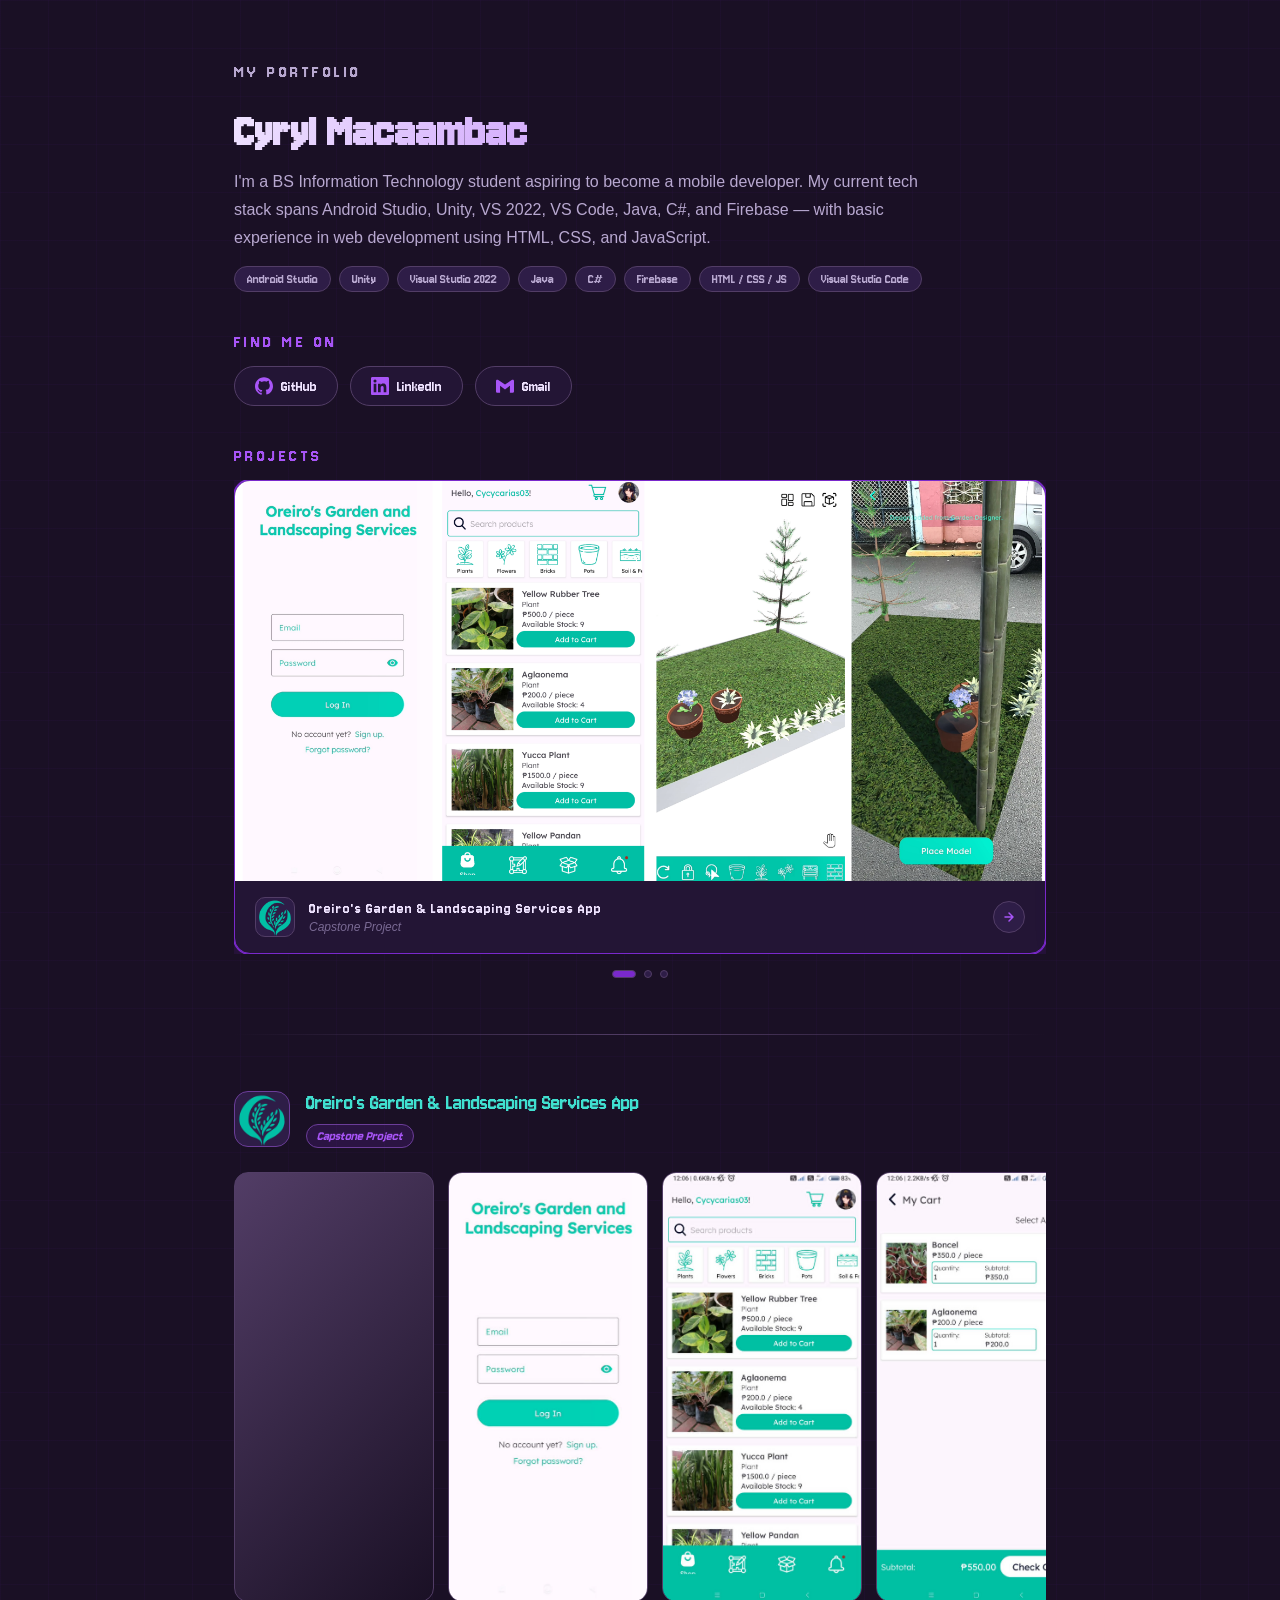
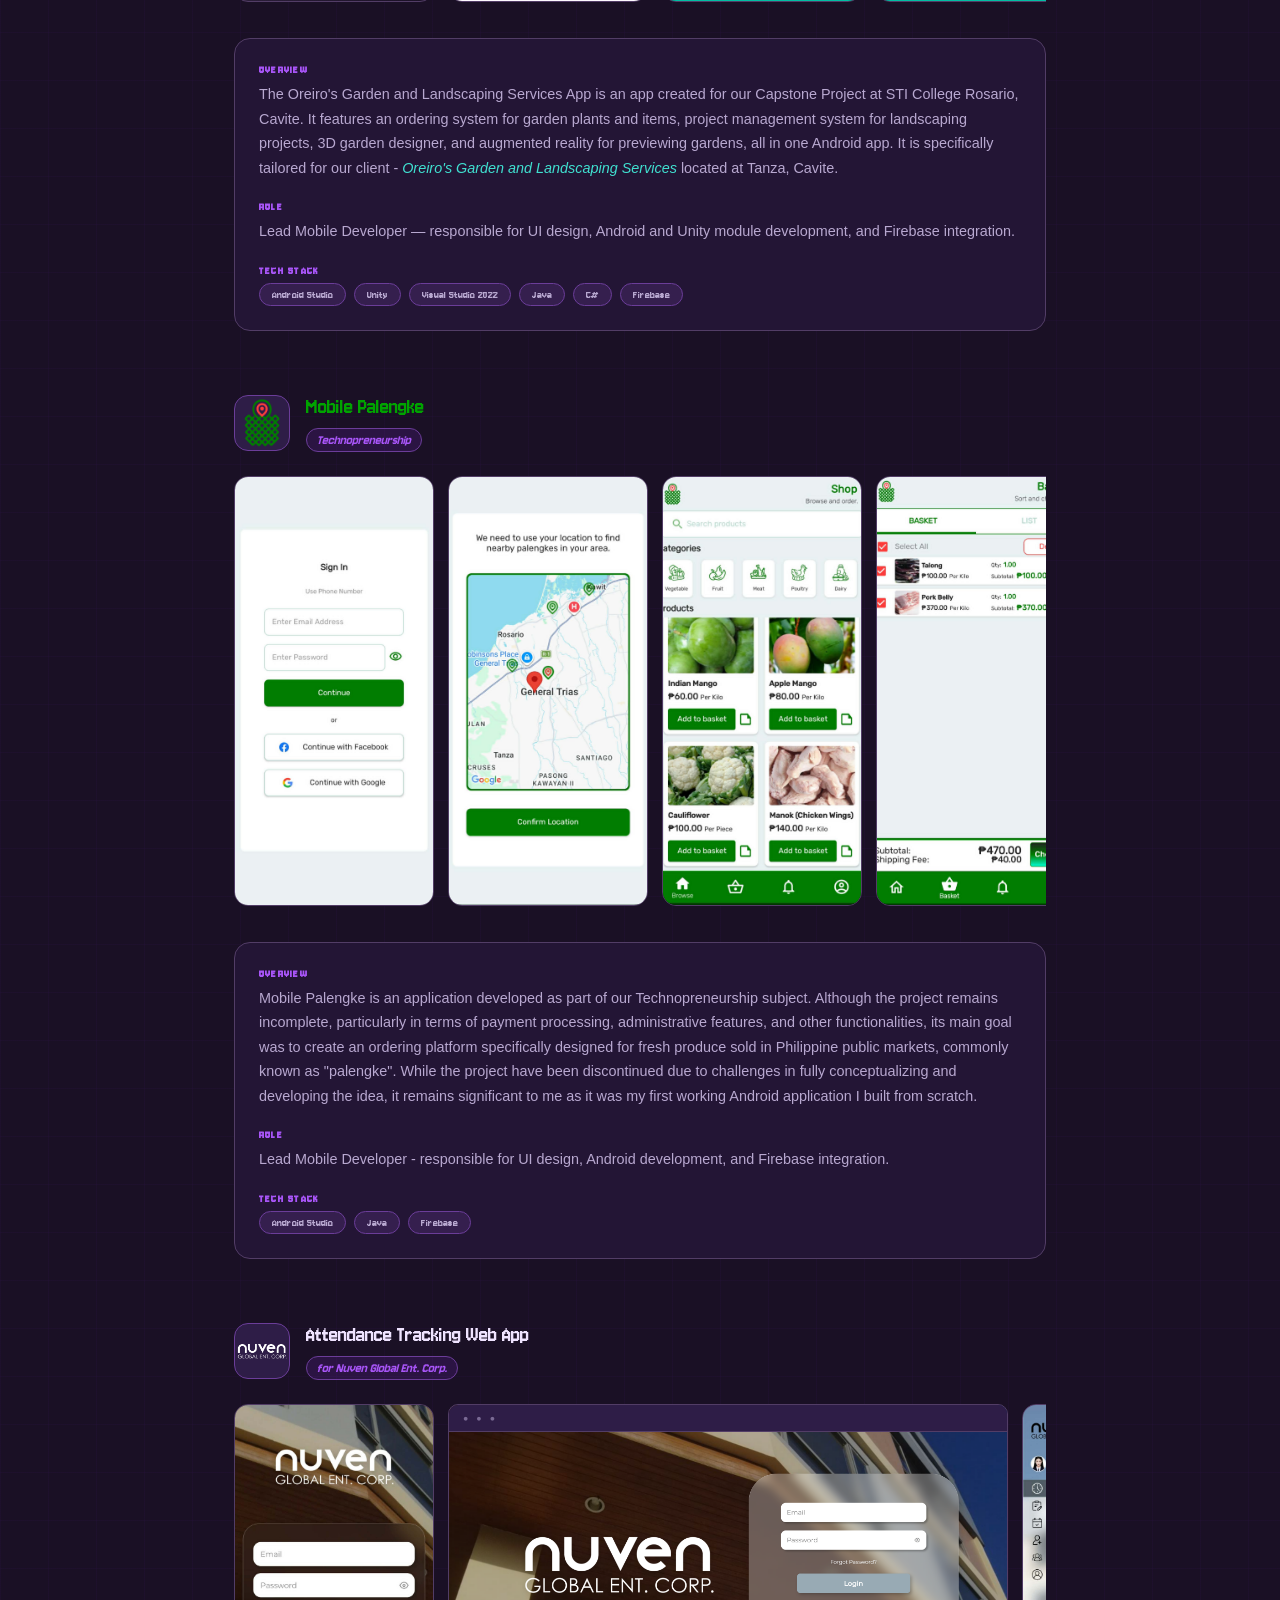
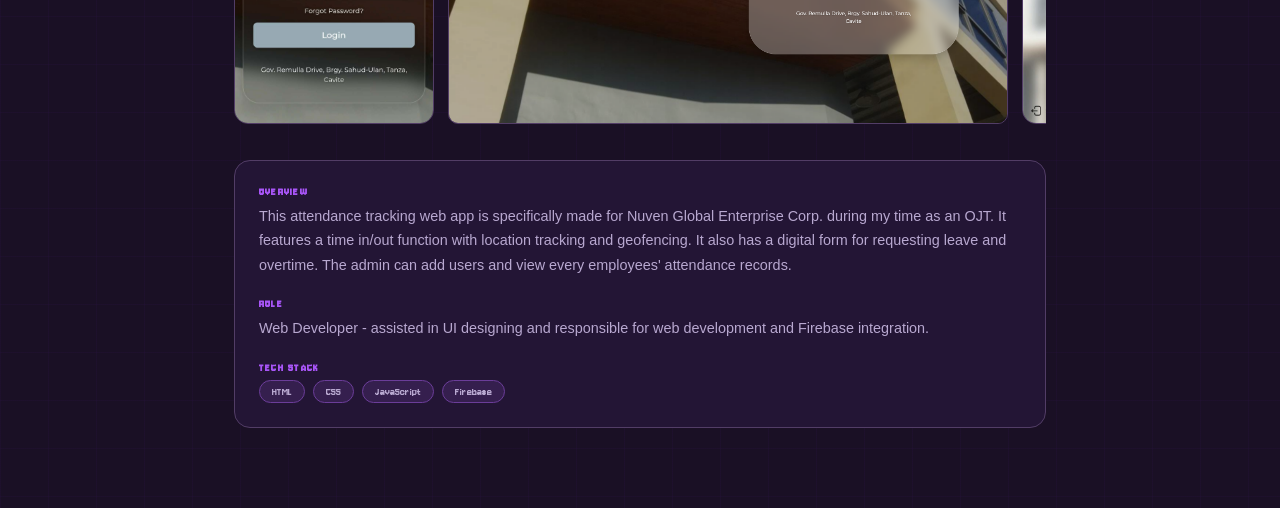
==== index.html @ bdadce97 "renamed about-me to index" ====
<!DOCTYPE html>
<html lang="en">
<head>
    <meta charset="UTF-8">
    <meta name="viewport" content="width=device-width, initial-scale=1.0">
    <title>Cyryl's Portfolio</title>
    <link rel="icon" type="image/webp" href="assets/pictures/herta-profile.webp">
    <link rel="stylesheet" href="style.css">

    <link rel="preconnect" href="https://fonts.googleapis.com">
    <link rel="preconnect" href="https://fonts.gstatic.com" crossorigin>
    <link href="https://fonts.googleapis.com/css2?family=Jersey+10&family=Montserrat:ital,wght@0,100..900;1,100..900&display=swap" rel="stylesheet">
</head>
<body>
<main class="content-area">
    <section id="about-me-section">
        <div class="about-hero">
            <p class="eyebrow">My Portfolio</p>
            <h1>Cyryl Macaambac</h1>
            <p>
                I'm a BS Information Technology student aspiring to become a mobile developer.
                My current tech stack spans Android Studio, Unity, VS 2022, VS Code, Java, C#, and Firebase —
                with basic experience in web development using HTML, CSS, and JavaScript.
            </p>
            <div class="tag-row">
                <span class="tag">Android Studio</span>
                <span class="tag">Unity</span>
                <span class="tag">Visual Studio 2022</span>
                <span class="tag">Java</span>
                <span class="tag">C#</span>
                <span class="tag">Firebase</span>
                <span class="tag">HTML / CSS / JS</span>
                <span class="tag">Visual Studio Code</span>
            </div>
        </div>

        <div class="links-block">
            <p class="eyebrow">Find me on</p>
            <ul class="links-row">
                <li>
                <a href="https://github.com/cycasm" class="link-button">
                    <svg class="icon-github" viewBox="0 0 24 24" xmlns="http://www.w3.org/2000/svg">
                    <path d="M12 .297c-6.63 0-12 5.373-12 12 0 5.303 3.438 9.8 8.205 11.385.6.113.82-.258.82-.577v-2.234c-3.338.726-4.033-1.416-4.033-1.416-.546-1.387-1.333-1.756-1.333-1.756-1.089-.745.083-.729.083-.729 1.205.084 1.839 1.237 1.839 1.237 1.07 1.834 2.807 1.304 3.492.997.107-.775.418-1.305.762-1.604-2.665-.305-5.467-1.334-5.467-5.931 0-1.311.469-2.381 1.236-3.221-.124-.303-.535-1.524.117-3.176 0 0 1.008-.322 3.301 1.23A11.509 11.509 0 0 1 12 5.803c1.02.005 2.047.138 3.006.404 2.291-1.552 3.297-1.23 3.297-1.23.653 1.653.242 2.874.118 3.176.77.84 1.235 1.911 1.235 3.221 0 4.609-2.807 5.624-5.479 5.921.43.372.823 1.102.823 2.222v3.293c0 .319.192.694.801.576C20.566 22.092 24 17.592 24 12.297c0-6.627-5.373-12-12-12"/>
                    </svg>
                    GitHub
                </a>
                </li>
                <li>
                <a href="https://www.linkedin.com/in/cyryl-macaambac-17b2b7364/" class="link-button">
                    <svg class="icon-linkedin" viewBox="0 0 24 24" xmlns="http://www.w3.org/2000/svg">
                    <path d="M20.447 20.452h-3.554v-5.569c0-1.328-.027-3.037-1.852-3.037-1.853 0-2.136 1.445-2.136 2.939v5.667H9.351V9h3.414v1.561h.046c.477-.9 1.637-1.85 3.37-1.85 3.601 0 4.267 2.37 4.267 5.455v6.286zM5.337 7.433a2.062 2.062 0 0 1-2.063-2.065 2.064 2.064 0 1 1 2.063 2.065zm1.782 13.019H3.555V9h3.564v11.452zM22.225 0H1.771C.792 0 0 .774 0 1.729v20.542C0 23.227.792 24 1.771 24h20.451C23.2 24 24 23.227 24 22.271V1.729C24 .774 23.2 0 22.222 0h.003z"/>
                    </svg>
                    LinkedIn
                </a>
                </li>
                <li>
                <a href="cycycarias03@gmail.com" class="link-button">
                    <svg class="icon-email" viewBox="0 0 24 24" xmlns="http://www.w3.org/2000/svg">
                    <path d="M24 5.457v13.909c0 .904-.732 1.636-1.636 1.636h-3.819V11.73L12 16.64l-6.545-4.91v9.273H1.636A1.636 1.636 0 0 1 0 19.366V5.457c0-.906.732-1.636 1.636-1.636h.91L12 10.09l9.455-6.27h.91c.904 0 1.635.73 1.635 1.636z"/>
                    </svg>
                    Gmail
                </a>
                </li>
            </ul>
        </div>

        <div class="projects-block">
        <p class="eyebrow">Projects</p>

        <div class="carousel-wrapper">
            <div class="carousel-track" id="carouselTrack">

                <div class="project-card active" data-target="capstone" onclick="scrollToProject('capstone')">
                    <div class="card-preview">
                        <img src="assets/pictures/previews/capstone-preview.png"
                            onerror="this.style.display='none'; this.nextElementSibling.style.display='flex';"
                            alt="Oreiro's Garden App UI Preview">
                        <div class="card-preview-placeholder" style="display:none;">
                            <svg viewBox="0 0 48 48" fill="none" xmlns="http://www.w3.org/2000/svg">
                            <rect x="6" y="2" width="24" height="44" rx="4" stroke="currentColor" stroke-width="2"/>
                            <rect x="9" y="8" width="18" height="28" rx="2" fill="currentColor" opacity="0.15"/>
                            <circle cx="18" cy="42" r="2" fill="currentColor" opacity="0.4"/>
                            </svg>
                            <span>UI Preview</span>
                        </div>
                    </div>
                    <div class="card-meta">
                        <div class="card-logo">
                            <img src="assets/pictures/Oreiro temp logo.png"
                                onerror="this.style.display='none'; this.nextElementSibling.style.display='flex';"
                                alt="Logo">
                            <span class="card-logo-placeholder" style="display:none;">🌿</span>
                        </div>
                        <div class="card-info">
                            <h3>Oreiro's Garden &amp; Landscaping Services App</h3>
                            <span>Capstone Project</span>
                        </div>
                        <div class="card-arrow">
                            <svg width="14" height="14" viewBox="0 0 14 14" fill="none">
                            <path d="M3 7h8M7 3l4 4-4 4" stroke="currentColor" stroke-width="1.5" stroke-linecap="round" stroke-linejoin="round"/>
                            </svg>
                        </div>
                    </div>
                </div>

                <div class="project-card" data-target="techno" onclick="scrollToProject('techno')">
                    <div class="card-preview">
                        <img src="assets/pictures/previews/techno-preview.png"
                            onerror="this.style.display='none'; this.nextElementSibling.style.display='flex';"
                            alt="Mobile Palengke UI Preview">
                        <div class="card-preview-placeholder" style="display:none;">
                            <svg viewBox="0 0 48 48" fill="none" xmlns="http://www.w3.org/2000/svg">
                            <rect x="6" y="2" width="24" height="44" rx="4" stroke="currentColor" stroke-width="2"/>
                            <rect x="9" y="8" width="18" height="28" rx="2" fill="currentColor" opacity="0.15"/>
                            <circle cx="18" cy="42" r="2" fill="currentColor" opacity="0.4"/>
                            </svg>
                            <span>UI Preview</span>
                        </div>
                    </div>
                    <div class="card-meta">
                        <div class="card-logo">
                            <img src="assets/pictures/transparent_logo.png"
                                onerror="this.style.display='none'; this.nextElementSibling.style.display='flex';"
                                alt="Logo">
                            <span class="card-logo-placeholder" style="display:none;">🛒</span>
                        </div>
                        <div class="card-info">
                            <h3>Mobile Palengke</h3>
                            <span>Technopreneurship</span>
                        </div>
                        <div class="card-arrow">
                            <svg width="14" height="14" viewBox="0 0 14 14" fill="none">
                            <path d="M3 7h8M7 3l4 4-4 4" stroke="currentColor" stroke-width="1.5" stroke-linecap="round" stroke-linejoin="round"/>
                            </svg>
                        </div>
                    </div>
                </div>

                <div class="project-card" data-target="nuven" onclick="scrollToProject('nuven')">
                    <div class="card-preview">
                        <img src="assets/pictures/previews/nuven-preview.png"
                            onerror="this.style.display='none'; this.nextElementSibling.style.display='flex';"
                            alt="Attendance Tracking Web App Preview">
                        <div class="card-preview-placeholder" style="display:none;">
                            <svg viewBox="0 0 48 48" fill="none" xmlns="http://www.w3.org/2000/svg">
                            <rect x="4" y="6" width="40" height="36" rx="4" stroke="currentColor" stroke-width="2"/>
                            <rect x="8" y="14" width="32" height="20" rx="2" fill="currentColor" opacity="0.15"/>
                            <rect x="8" y="8" width="8" height="4" rx="1" fill="currentColor" opacity="0.4"/>
                            </svg>
                            <span>UI Preview</span>
                        </div>
                    </div>
                    <div class="card-meta">
                        <div class="card-logo">
                            <img src="assets/pictures/nuven logo white.png"
                                onerror="this.style.display='none'; this.nextElementSibling.style.display='flex';"
                                alt="Logo">
                            <span class="card-logo-placeholder" style="display:none;">📋</span>
                        </div>
                        <div class="card-info">
                            <h3>Attendance Tracking Web App</h3>
                            <span>for Nuven Global</span>
                        </div>
                        <div class="card-arrow">
                            <svg width="14" height="14" viewBox="0 0 14 14" fill="none">
                            <path d="M3 7h8M7 3l4 4-4 4" stroke="currentColor" stroke-width="1.5" stroke-linecap="round" stroke-linejoin="round"/>
                            </svg>
                        </div>
                    </div>
                </div>

                </div><!-- /carousel-track -->
            </div><!-- /carousel-wrapper -->

            <div class="carousel-dots" id="carouselDots">
                <button class="dot active" onclick="goToSlide(0)" aria-label="Slide 1"></button>
                <button class="dot" onclick="goToSlide(1)" aria-label="Slide 2"></button>
                <button class="dot" onclick="goToSlide(2)" aria-label="Slide 3"></button>
            </div>
            </div>

        </section>

        <div class="section-divider"></div>



        <section id="project-details-section">

            <div class="project-detail-grid" data-scroll-id="capstone">
                <div class="project-detail-header">
                    <div class="detail-logo">
                        <img src="assets/pictures/Oreiro temp logo.png"
                            onerror="this.style.display='none'; this.nextElementSibling.style.display='flex';"
                            alt="Logo">
                        <span class="detail-logo-placeholder" style="display:none;">🌿</span>
                    </div>
                    <div class="detail-title-block">
                        <h2 style="color:turquoise;">Oreiro's Garden &amp; Landscaping Services App</h2>
                        <p class="badge">Capstone Project</p>
                    </div>
                </div>

                <div class="ui-scroll-strip">
                    <div class="ui-frame">
                        <iframe width="100%" height="100%"
                            src="https://www.youtube.com/embed/qjgi6Wy74E4"
                            frameborder="0" allowfullscreen>
                        </iframe>
                    </div>
                    <div class="ui-frame">
                        <img src="assets/pictures/screenshots/capstone/capstone-1.jfif"
                            onerror="this.style.display='none'; this.parentElement.querySelector('.ui-frame-placeholder').style.display='flex';"
                            alt="Screen 1">
                        <div class="ui-frame-placeholder" style="display:none;">
                            <svg width="32" height="32" viewBox="0 0 32 32" fill="none"><rect x="4" y="2" width="16" height="28" rx="3" stroke="currentColor" stroke-width="1.5"/></svg>
                            <span>Screen 1</span>
                        </div>
                    </div>
                    <div class="ui-frame">
                        <img src="assets/pictures/screenshots/capstone/capstone-2.jfif"
                            onerror="this.style.display='none'; this.parentElement.querySelector('.ui-frame-placeholder').style.display='flex';"
                            alt="Screen 2">
                        <div class="ui-frame-placeholder" style="display:none;">
                            <svg width="32" height="32" viewBox="0 0 32 32" fill="none"><rect x="4" y="2" width="16" height="28" rx="3" stroke="currentColor" stroke-width="1.5"/></svg>
                            <span>Screen 2</span>
                        </div>
                    </div>
                    <div class="ui-frame">
                        <img src="assets/pictures/screenshots/capstone/capstone-3.jfif"
                            onerror="this.style.display='none'; this.parentElement.querySelector('.ui-frame-placeholder').style.display='flex';"
                            alt="Screen 3">
                        <div class="ui-frame-placeholder" style="display:none;">
                            <svg width="32" height="32" viewBox="0 0 32 32" fill="none"><rect x="4" y="2" width="16" height="28" rx="3" stroke="currentColor" stroke-width="1.5"/></svg>
                            <span>Screen 3</span>
                        </div>
                    </div>
                    <div class="ui-frame">
                        <img src="assets/pictures/screenshots/capstone/capstone-4.jfif"
                            onerror="this.style.display='none'; this.parentElement.querySelector('.ui-frame-placeholder').style.display='flex';"
                            alt="Screen 4">
                        <div class="ui-frame-placeholder" style="display:none;">
                            <svg width="32" height="32" viewBox="0 0 32 32" fill="none"><rect x="4" y="2" width="16" height="28" rx="3" stroke="currentColor" stroke-width="1.5"/></svg>
                            <span>Screen 4</span>
                        </div>
                    </div>
                    <div class="ui-frame">
                        <img src="assets/pictures/screenshots/capstone/capstone-5.jfif"
                            onerror="this.style.display='none'; this.parentElement.querySelector('.ui-frame-placeholder').style.display='flex';"
                            alt="Screen 5">
                        <div class="ui-frame-placeholder" style="display:none;">
                            <svg width="32" height="32" viewBox="0 0 32 32" fill="none"><rect x="4" y="2" width="16" height="28" rx="3" stroke="currentColor" stroke-width="1.5"/></svg>
                            <span>Screen 5</span>
                        </div>
                    </div>
                    <div class="ui-frame">
                        <img src="assets/pictures/screenshots/capstone/capstone-6.jfif"
                            onerror="this.style.display='none'; this.parentElement.querySelector('.ui-frame-placeholder').style.display='flex';"
                            alt="Screen 6">
                        <div class="ui-frame-placeholder" style="display:none;">
                            <svg width="32" height="32" viewBox="0 0 32 32" fill="none"><rect x="4" y="2" width="16" height="28" rx="3" stroke="currentColor" stroke-width="1.5"/></svg>
                            <span>Screen 6</span>
                        </div>
                    </div>
                    <div class="ui-frame">
                        <img src="assets/pictures/screenshots/capstone/capstone-7.jfif"
                            onerror="this.style.display='none'; this.parentElement.querySelector('.ui-frame-placeholder').style.display='flex';"
                            alt="Screen 7">
                        <div class="ui-frame-placeholder" style="display:none;">
                            <svg width="32" height="32" viewBox="0 0 32 32" fill="none"><rect x="4" y="2" width="16" height="28" rx="3" stroke="currentColor" stroke-width="1.5"/></svg>
                            <span>Screen 7</span>
                        </div>
                    </div>
                    <div class="ui-frame">
                        <img src="assets/pictures/screenshots/capstone/capstone-8.jfif"
                            onerror="this.style.display='none'; this.parentElement.querySelector('.ui-frame-placeholder').style.display='flex';"
                            alt="Screen 8">
                        <div class="ui-frame-placeholder" style="display:none;">
                            <svg width="32" height="32" viewBox="0 0 32 32" fill="none"><rect x="4" y="2" width="16" height="28" rx="3" stroke="currentColor" stroke-width="1.5"/></svg>
                            <span>Screen 8</span>
                        </div>
                    </div>
                    <div class="ui-frame">
                        <img src="assets/pictures/screenshots/capstone/capstone-9.jfif"
                            onerror="this.style.display='none'; this.parentElement.querySelector('.ui-frame-placeholder').style.display='flex';"
                            alt="Screen 9">
                        <div class="ui-frame-placeholder" style="display:none;">
                            <svg width="32" height="32" viewBox="0 0 32 32" fill="none"><rect x="4" y="2" width="16" height="28" rx="3" stroke="currentColor" stroke-width="1.5"/></svg>
                            <span>Screen 9</span>
                        </div>
                    </div>
                    <div class="ui-frame">
                        <img src="assets/pictures/screenshots/capstone/capstone-10.jfif"
                            onerror="this.style.display='none'; this.parentElement.querySelector('.ui-frame-placeholder').style.display='flex';"
                            alt="Screen 10">
                        <div class="ui-frame-placeholder" style="display:none;">
                            <svg width="32" height="32" viewBox="0 0 32 32" fill="none"><rect x="4" y="2" width="16" height="28" rx="3" stroke="currentColor" stroke-width="1.5"/></svg>
                            <span>Screen 10</span>
                        </div>
                    </div>
                    <div class="ui-frame">
                        <img src="assets/pictures/screenshots/capstone/capstone-11.jfif"
                            onerror="this.style.display='none'; this.parentElement.querySelector('.ui-frame-placeholder').style.display='flex';"
                            alt="Screen 11">
                        <div class="ui-frame-placeholder" style="display:none;">
                            <svg width="32" height="32" viewBox="0 0 32 32" fill="none"><rect x="4" y="2" width="16" height="28" rx="3" stroke="currentColor" stroke-width="1.5"/></svg>
                            <span>Screen 11</span>
                        </div>
                    </div>
                    <div class="ui-frame">
                        <img src="assets/pictures/screenshots/capstone/capstone-12.jfif"
                            onerror="this.style.display='none'; this.parentElement.querySelector('.ui-frame-placeholder').style.display='flex';"
                            alt="Screen 12">
                        <div class="ui-frame-placeholder" style="display:none;">
                            <svg width="32" height="32" viewBox="0 0 32 32" fill="none"><rect x="4" y="2" width="16" height="28" rx="3" stroke="currentColor" stroke-width="1.5"/></svg>
                            <span>Screen 12</span>
                        </div>
                    </div>
                    <div class="ui-frame">
                        <img src="assets/pictures/screenshots/capstone/capstone-13.jfif"
                            onerror="this.style.display='none'; this.parentElement.querySelector('.ui-frame-placeholder').style.display='flex';"
                            alt="Screen 13">
                        <div class="ui-frame-placeholder" style="display:none;">
                            <svg width="32" height="32" viewBox="0 0 32 32" fill="none"><rect x="4" y="2" width="16" height="28" rx="3" stroke="currentColor" stroke-width="1.5"/></svg>
                            <span>Screen 13</span>
                        </div>
                    </div>
                    <div class="ui-frame">
                        <img src="assets/pictures/screenshots/capstone/capstone-14.jfif"
                            onerror="this.style.display='none'; this.parentElement.querySelector('.ui-frame-placeholder').style.display='flex';"
                            alt="Screen 14">
                        <div class="ui-frame-placeholder" style="display:none;">
                            <svg width="32" height="32" viewBox="0 0 32 32" fill="none"><rect x="4" y="2" width="16" height="28" rx="3" stroke="currentColor" stroke-width="1.5"/></svg>
                            <span>Screen 14</span>
                        </div>
                    </div>
                    <div class="ui-frame">
                        <img src="assets/pictures/screenshots/capstone/capstone-15.jpg"
                            onerror="this.style.display='none'; this.parentElement.querySelector('.ui-frame-placeholder').style.display='flex';"
                            alt="Screen 15">
                        <div class="ui-frame-placeholder" style="display:none;">
                            <svg width="32" height="32" viewBox="0 0 32 32" fill="none"><rect x="4" y="2" width="16" height="28" rx="3" stroke="currentColor" stroke-width="1.5"/></svg>
                            <span>Screen 15</span>
                        </div>
                    </div>
                </div>

            <div class="project-details-body">
                <div class="detail-row">
                    <h4>Overview</h4>
                    <p>
                        The Oreiro's Garden and Landscaping Services App is an app created for our Capstone Project at STI College Rosario, Cavite. 
                        It features an ordering system for garden plants and items, project management system for landscaping projects, 3D garden designer, and augmented reality for previewing gardens, all in one Android app. 
                        It is specifically tailored for our client - <a href="https://www.facebook.com/profile.php?id=100076278186550" style="font-style: italic; color:turquoise">Oreiro's Garden and Landscaping Services</a> located at Tanza, Cavite.
                    </p>
                    </div>
                    <div class="detail-row">
                    <h4>Role</h4>
                    <p>Lead Mobile Developer — responsible for UI design, Android and Unity module development, and Firebase integration.</p>
                    </div>
                    <div class="detail-row">
                    <h4>Tech Stack</h4>
                    <div class="tech-pills">
                        <span class="tech-pill">Android Studio</span>
                        <span class="tech-pill">Unity</span>
                        <span class="tech-pill">Visual Studio 2022</span>
                        <span class="tech-pill">Java</span>
                        <span class="tech-pill">C#</span>
                        <span class="tech-pill">Firebase</span>
                    </div>
                </div>
            </div>
        </div>

        <div class="project-detail-grid" data-scroll-id="techno">
        <div class="project-detail-header">
            <div class="detail-logo">
            <img src="assets/pictures/transparent_logo.png"
                onerror="this.style.display='none'; this.nextElementSibling.style.display='flex';"
                alt="Logo">
            <span class="detail-logo-placeholder" style="display:none;">🛒</span>
            </div>
            <div class="detail-title-block">
            <h2 style="color:rgb(0, 163, 0)">Mobile Palengke</h2>
            <p class="badge">Technopreneurship</p>
            </div>
        </div>

        <div class="ui-scroll-strip">
            <div class="ui-frame">
                <img src="assets/pictures/screenshots/techno/techno-1.jfif" onerror="this.style.display='none'; this.parentElement.querySelector('.ui-frame-placeholder').style.display='flex';" 
                alt="Screen 1">
                <div class="ui-frame-placeholder" style="display:none;">
                    <svg width="32" height="32" viewBox="0 0 32 32" fill="none"><rect x="4" y="2" width="16" height="28" rx="3" stroke="currentColor" stroke-width="1.5"/></svg>
                    <span>Screen 1</span>
                </div>
            </div>
            <div class="ui-frame">
                <img src="assets/pictures/screenshots/techno/techno-2.jfif" onerror="this.style.display='none'; this.parentElement.querySelector('.ui-frame-placeholder').style.display='flex';" 
                alt="Screen 2">
                <div class="ui-frame-placeholder" style="display:none;">
                    <svg width="32" height="32" viewBox="0 0 32 32" fill="none"><rect x="4" y="2" width="16" height="28" rx="3" stroke="currentColor" stroke-width="1.5"/></svg>
                    <span>Screen 2</span>
                </div>
            </div>
            <div class="ui-frame">
                <img src="assets/pictures/screenshots/techno/techno-3.jfif" onerror="this.style.display='none'; this.parentElement.querySelector('.ui-frame-placeholder').style.display='flex';" 
                alt="Screen 3">
                <div class="ui-frame-placeholder" style="display:none;">
                    <svg width="32" height="32" viewBox="0 0 32 32" fill="none"><rect x="4" y="2" width="16" height="28" rx="3" stroke="currentColor" stroke-width="1.5"/></svg>
                    <span>Screen 3</span>
                </div>
            </div>
            <div class="ui-frame">
                <img src="assets/pictures/screenshots/techno/techno-4.jfif" onerror="this.style.display='none'; this.parentElement.querySelector('.ui-frame-placeholder').style.display='flex';" 
                alt="Screen 4">
                <div class="ui-frame-placeholder" style="display:none;">
                    <svg width="32" height="32" viewBox="0 0 32 32" fill="none"><rect x="4" y="2" width="16" height="28" rx="3" stroke="currentColor" stroke-width="1.5"/></svg>
                    <span>Screen 4</span>
                </div>
            </div>
            <div class="ui-frame">
                <img src="assets/pictures/screenshots/techno/techno-5.jfif" onerror="this.style.display='none'; this.parentElement.querySelector('.ui-frame-placeholder').style.display='flex';" 
                alt="Screen 5">
                <div class="ui-frame-placeholder" style="display:none;">
                    <svg width="32" height="32" viewBox="0 0 32 32" fill="none"><rect x="4" y="2" width="16" height="28" rx="3" stroke="currentColor" stroke-width="1.5"/></svg>
                    <span>Screen 5</span>
                </div>
            </div>
            <div class="ui-frame">
                <img src="assets/pictures/screenshots/techno/techno-6.jfif" onerror="this.style.display='none'; this.parentElement.querySelector('.ui-frame-placeholder').style.display='flex';" 
                alt="Screen 6">
                <div class="ui-frame-placeholder" style="display:none;">
                    <svg width="32" height="32" viewBox="0 0 32 32" fill="none"><rect x="4" y="2" width="16" height="28" rx="3" stroke="currentColor" stroke-width="1.5"/></svg>
                    <span>Screen 6</span>
                </div>
            </div>
            <div class="ui-frame">
                <img src="assets/pictures/screenshots/techno/techno-7.jfif" onerror="this.style.display='none'; this.parentElement.querySelector('.ui-frame-placeholder').style.display='flex';" 
                alt="Screen 7">
                <div class="ui-frame-placeholder" style="display:none;">
                    <svg width="32" height="32" viewBox="0 0 32 32" fill="none"><rect x="4" y="2" width="16" height="28" rx="3" stroke="currentColor" stroke-width="1.5"/></svg>
                    <span>Screen 7</span>
                </div>
            </div>
        </div>

        <div class="project-details-body">
            <div class="detail-row">
            <h4>Overview</h4>
            <p>Mobile Palengke is an application developed as part of our Technopreneurship subject. 
                Although the project remains incomplete, particularly in terms of payment processing, administrative features, and other functionalities, its main goal was to create an ordering platform specifically designed for fresh produce sold in Philippine public markets, commonly known as "palengke".
                While the project have been discontinued due to challenges in fully conceptualizing and developing the idea, it remains significant to me as it was my first working Android application I built from scratch.
            </p>
            </div>
            <div class="detail-row">
            <h4>Role</h4>
            <p>Lead Mobile Developer - responsible for UI design, Android development, and Firebase integration.</p>
            </div>
            <div class="detail-row">
            <h4>Tech Stack</h4>
            <div class="tech-pills">
                <span class="tech-pill">Android Studio</span>
                <span class="tech-pill">Java</span>
                <span class="tech-pill">Firebase</span>
            </div>
            </div>
        </div>
        </div>

        <div class="project-detail-grid" data-scroll-id="nuven">
        <div class="project-detail-header">
            <div class="detail-logo">
            <img src="assets/pictures/nuven logo white.png"
                onerror="this.style.display='none'; this.nextElementSibling.style.display='flex';"
                alt="Logo">
            <span class="detail-logo-placeholder" style="display:none;">📋</span>
            </div>
            <div class="detail-title-block">
            <h2>Attendance Tracking Web App</h2>
            <p class="badge">for Nuven Global Ent. Corp.</p>
            </div>
        </div>

        <div class="ui-scroll-strip">
            <div class="ui-frame ui-frame--wide-mobile">
                <img src="assets/pictures/screenshots/nuven/nuven-1.jfif" onerror="this.style.display='none'; this.parentElement.querySelector('.ui-frame-placeholder').style.display='flex';" 
                alt="Screen 1">
                <div class="ui-frame-placeholder" style="display:none;">
                    <svg width="32" height="32" viewBox="0 0 32 32" fill="none"><rect x="2" y="6" width="28" height="20" rx="3" stroke="currentColor" stroke-width="1.5"/><rect x="5" y="10" width="22" height="12" rx="1" fill="currentColor" opacity="0.15"/></svg>
                    <span>Screen 1</span>
                </div>
            </div>
            <div class="ui-frame ui-frame--web">
                <img src="assets/pictures/screenshots/nuven/nuven-9.png" onerror="this.style.display='none'; this.parentElement.querySelector('.ui-frame-placeholder').style.display='flex';" 
                alt="Screen 2">
                <div class="ui-frame-placeholder" style="display:none;">
                    <svg width="32" height="32" viewBox="0 0 32 32" fill="none"><rect x="2" y="6" width="28" height="20" rx="3" stroke="currentColor" stroke-width="1.5"/><rect x="5" y="10" width="22" height="12" rx="1" fill="currentColor" opacity="0.15"/></svg>
                    <span>Screen 2</span>
                </div>
            </div>
            <div class="ui-frame ui-frame--wide-mobile">
                <img src="assets/pictures/screenshots/nuven/nuven-2.jfif" onerror="this.style.display='none'; this.parentElement.querySelector('.ui-frame-placeholder').style.display='flex';" 
                alt="Screen 3">
                <div class="ui-frame-placeholder" style="display:none;">
                    <svg width="32" height="32" viewBox="0 0 32 32" fill="none"><rect x="2" y="6" width="28" height="20" rx="3" stroke="currentColor" stroke-width="1.5"/><rect x="5" y="10" width="22" height="12" rx="1" fill="currentColor" opacity="0.15"/></svg>
                    <span>Screen 3</span>
                </div>
            </div>
            <div class="ui-frame ui-frame--web">
                <img src="assets/pictures/screenshots/nuven/nuven-10.png" onerror="this.style.display='none'; this.parentElement.querySelector('.ui-frame-placeholder').style.display='flex';" 
                alt="Screen 4">
                <div class="ui-frame-placeholder" style="display:none;">
                    <svg width="32" height="32" viewBox="0 0 32 32" fill="none"><rect x="2" y="6" width="28" height="20" rx="3" stroke="currentColor" stroke-width="1.5"/><rect x="5" y="10" width="22" height="12" rx="1" fill="currentColor" opacity="0.15"/></svg>
                    <span>Screen 4</span>
                </div>
            </div>
            <div class="ui-frame ui-frame--wide-mobile">
                <img src="assets/pictures/screenshots/nuven/nuven-3.jfif" onerror="this.style.display='none'; this.parentElement.querySelector('.ui-frame-placeholder').style.display='flex';" 
                alt="Screen 5">
                <div class="ui-frame-placeholder" style="display:none;">
                    <svg width="32" height="32" viewBox="0 0 32 32" fill="none"><rect x="2" y="6" width="28" height="20" rx="3" stroke="currentColor" stroke-width="1.5"/><rect x="5" y="10" width="22" height="12" rx="1" fill="currentColor" opacity="0.15"/></svg>
                    <span>Screen 5</span>
                </div>
            </div>
            <div class="ui-frame ui-frame--wide-mobile">
                <img src="assets/pictures/screenshots/nuven/nuven-4.jfif" onerror="this.style.display='none'; this.parentElement.querySelector('.ui-frame-placeholder').style.display='flex';" 
                alt="Screen 6">
                <div class="ui-frame-placeholder" style="display:none;">
                    <svg width="32" height="32" viewBox="0 0 32 32" fill="none"><rect x="2" y="6" width="28" height="20" rx="3" stroke="currentColor" stroke-width="1.5"/><rect x="5" y="10" width="22" height="12" rx="1" fill="currentColor" opacity="0.15"/></svg>
                    <span>Screen 6</span>
                </div>
            </div>
            <div class="ui-frame ui-frame--wide-mobile">
                <img src="assets/pictures/screenshots/nuven/nuven-5.jfif" onerror="this.style.display='none'; this.parentElement.querySelector('.ui-frame-placeholder').style.display='flex';" 
                alt="Screen 7">
                <div class="ui-frame-placeholder" style="display:none;">
                    <svg width="32" height="32" viewBox="0 0 32 32" fill="none"><rect x="2" y="6" width="28" height="20" rx="3" stroke="currentColor" stroke-width="1.5"/><rect x="5" y="10" width="22" height="12" rx="1" fill="currentColor" opacity="0.15"/></svg>
                    <span>Screen 7</span>
                </div>
            </div>
            <div class="ui-frame ui-frame--wide-mobile">
                <img src="assets/pictures/screenshots/nuven/nuven-6.jfif" onerror="this.style.display='none'; this.parentElement.querySelector('.ui-frame-placeholder').style.display='flex';" 
                alt="Screen 8">
                <div class="ui-frame-placeholder" style="display:none;">
                    <svg width="32" height="32" viewBox="0 0 32 32" fill="none"><rect x="2" y="6" width="28" height="20" rx="3" stroke="currentColor" stroke-width="1.5"/><rect x="5" y="10" width="22" height="12" rx="1" fill="currentColor" opacity="0.15"/></svg>
                    <span>Screen 8</span>
                </div>
            </div>
            <div class="ui-frame ui-frame--wide-mobile">
                <img src="assets/pictures/screenshots/nuven/nuven-7.jfif" onerror="this.style.display='none'; this.parentElement.querySelector('.ui-frame-placeholder').style.display='flex';" 
                alt="Screen 9">
                <div class="ui-frame-placeholder" style="display:none;">
                    <svg width="32" height="32" viewBox="0 0 32 32" fill="none"><rect x="2" y="6" width="28" height="20" rx="3" stroke="currentColor" stroke-width="1.5"/><rect x="5" y="10" width="22" height="12" rx="1" fill="currentColor" opacity="0.15"/></svg>
                    <span>Screen 9</span>
                </div>
            </div>
            <div class="ui-frame ui-frame--wide-mobile">
                <img src="assets/pictures/screenshots/nuven/nuven-8.jfif" onerror="this.style.display='none'; this.parentElement.querySelector('.ui-frame-placeholder').style.display='flex';" 
                alt="Screen 10">
                <div class="ui-frame-placeholder" style="display:none;">
                    <svg width="32" height="32" viewBox="0 0 32 32" fill="none"><rect x="2" y="6" width="28" height="20" rx="3" stroke="currentColor" stroke-width="1.5"/><rect x="5" y="10" width="22" height="12" rx="1" fill="currentColor" opacity="0.15"/></svg>
                    <span>Screen 10</span>
                </div>
            </div>
        </div>

        <div class="project-details-body">
            <div class="detail-row">
            <h4>Overview</h4>
            <p>This attendance tracking web app is specifically made for Nuven Global Enterprise Corp. during my time as an OJT.
                It features a time in/out function with location tracking and geofencing. It also has a digital form for requesting leave and overtime.
                The admin can add users and view every employees' attendance records.
            </p>
            </div>
            <div class="detail-row">
            <h4>Role</h4>
            <p>Web Developer - assisted in UI designing and responsible for web development and Firebase integration.</p>
            </div>
            <div class="detail-row">
            <h4>Tech Stack</h4>
            <div class="tech-pills">
                <span class="tech-pill">HTML</span>
                <span class="tech-pill">CSS</span>
                <span class="tech-pill">JavaScript</span>
                <span class="tech-pill">Firebase</span>
            </div>
            </div>
        </div>
        </div>

    </section>
</main>

<script>
    const track  = document.getElementById('carouselTrack');
    const cards  = track.querySelectorAll('.project-card');
    const dots   = document.querySelectorAll('.dot');
    let current  = 0;
    let timer    = null;

    function goToSlide(index) {
        cards[current].classList.remove('active');
        dots[current].classList.remove('active');
        current = index;
        cards[current].classList.add('active');
        dots[current].classList.add('active');
        track.style.transform = `translateX(calc(-${current * 100}% - ${current * 20}px))`;
        resetTimer();
    }

    function next() {
        goToSlide((current + 1) % cards.length);
    }

    function resetTimer() {
        clearInterval(timer);
        timer = setInterval(next, 12000);
    }

    resetTimer();

    function scrollToProject(id) {
        const target = document.querySelector(`[data-scroll-id="${id}"]`);
        if (target) target.scrollIntoView({ behavior: 'smooth', block: 'start' });
    }

    track.addEventListener('mouseenter', () => clearInterval(timer));
    track.addEventListener('mouseleave', resetTimer);
</script>
</body>
</html>
---- style.css ----
*, *::before, *::after { box-sizing: border-box; margin: 0; padding: 0; }

    :root {
      --c-deep:    #1A1025;
      --c-surface: #231535;
      --c-muted:   #2E1D47;
      --c-p1:      #523D66;
      --c-p2:      #6B3D99;
      --c-p3:      #7A29CC;
      --c-accent:  #A855F7;
      --c-text:    #efe3ff;
      --c-subtle:  #B8A8D0;
      --c-dim:     #7A6A94;
      --r-card:    16px;
      --r-btn:     999px;
      --shadow:    0 4px 32px rgba(122,41,204,0.18);
    }

    html { scroll-behavior: smooth; }

    body {
      font-family: 'Inter', sans-serif;
      background: var(--c-deep);
      color: var(--c-text);
      min-height: 100vh;

      background-image:
        linear-gradient(rgba(122,41,204,0.04) 1px, transparent 1px),
        linear-gradient(90deg, rgba(122,41,204,0.04) 1px, transparent 1px);
      background-size: 48px 48px;
    }

    h1, h2, h3, h4 {
      font-family: 'Jersey 10', sans-serif;
    }

    a { color: inherit; text-decoration: none; }
    ul { list-style: none; }

    .content-area {
      max-width: 860px;
      margin: 0 auto;
      padding: 56px 24px 80px;
    }

    .eyebrow {
      font-family: 'Jersey 10', sans-serif;
      font-size: 1.2rem;
      letter-spacing: 0.18em;
      text-transform: uppercase;
      color: var(--c-accent);
      margin-bottom: 6px;
    }



    #about-me-section {
      display: flex;
      flex-direction: column;
      gap: 40px;
    }

    .about-hero {
      display: flex;
      flex-direction: column;
      gap: 10px;
    }

    .about-hero h1 {
      font-size: clamp(2rem, 5vw, 3rem);
      line-height: 1.1;
      background: linear-gradient(120deg, var(--c-text) 0%, var(--c-accent) 100%);
      -webkit-background-clip: text;
      -webkit-text-fill-color: transparent;
      background-clip: text;
    }

    .about-hero p {
      color: var(--c-subtle);
      font-size: 1rem;
      line-height: 1.75;
      max-width: 700px;
    }

    .about-hero .eyebrow {
      font-size: 1.2rem;
    }

    .tag-row {
      display: flex;
      flex-wrap: wrap;
      gap: 8px;
      margin-top: 4px;
    }

    .tag {
      font-family: 'Jersey 10', sans-serif;
      font-size: 0.9rem;
      padding: 4px 12px;
      border-radius: var(--r-btn);
      background: var(--c-muted);
      border: 1px solid var(--c-p1);
      color: var(--c-subtle);
    }

    .links-block {}

    .links-row {
      display: flex;
      flex-wrap: wrap;
      gap: 12px;
      margin-top: 14px;
    }

    .link-button {
      display: inline-flex;
      align-items: center;
      gap: 8px;
      padding: 10px 20px;
      border-radius: var(--r-btn);
      background: var(--c-surface);
      border: 1px solid var(--c-p1);
      font-family: 'Jersey 10', sans-serif;
      font-size: 1rem;
      color: var(--c-text);
      cursor: pointer;
      transition: background 0.2s, border-color 0.2s, transform 0.15s;
    }

    .link-button:hover {
      background: var(--c-muted);
      border-color: var(--c-p3);
      transform: translateY(-2px);
    }

    .link-icon {
      width: 18px;
      height: 18px;
      object-fit: contain;
      flex-shrink: 0;
    }

    .icon-github, .icon-linkedin, .icon-email {
      width: 18px;
      height: 18px;
      flex-shrink: 0;
      fill: var(--c-accent);
    }

    .projects-block {}

    .carousel-wrapper {
      position: relative;
      margin-top: 14px;
      overflow: hidden;
    }

    .carousel-track {
      display: flex;
      gap: 20px;
      transition: transform 0.6s cubic-bezier(0.4, 0, 0.2, 1);
    }

    .project-card {
      flex: 0 0 100%;
      background: var(--c-surface);
      border: 1px solid var(--c-p1);
      border-radius: var(--r-card);
      overflow: hidden;
      cursor: pointer;
      transition: border-color 0.3s, box-shadow 0.3s;
      box-shadow: var(--shadow);
    }

    .project-card.active {
      border-color: var(--c-p3);
      box-shadow: 0 0 0 1px var(--c-p3), 0 8px 40px rgba(122,41,204,0.35);
    }

    .card-preview {
      width: 100%;
      height: 400px;
      background: linear-gradient(135deg, var(--c-p1) 0%, var(--c-deep) 100%);
      display: flex;
      align-items: center;
      justify-content: center;
      overflow: hidden;
      position: relative;
    }

    .card-preview img {
      width: 100%;
      height: 100%;
      object-fit: cover;
    }

    .card-preview-placeholder {
      display: flex;
      flex-direction: column;
      align-items: center;
      gap: 10px;
      color: var(--c-dim);
    }

    .card-preview-placeholder svg {
      width: 48px; height: 48px;
      opacity: 0.4;
    }

    .card-preview-placeholder span {
      font-size: 0.75rem;
      letter-spacing: 0.06em;
    }

    .card-meta {
      display: flex;
      align-items: center;
      gap: 14px;
      padding: 16px 20px;
    }

    .card-logo {
      width: 40px;
      height: 40px;
      border-radius: 10px;
      background: var(--c-muted);
      border: 1px solid var(--c-p1);
      display: flex;
      align-items: center;
      justify-content: center;
      flex-shrink: 0;
      overflow: hidden;
    }

    .card-logo img {
      width: 100%;
      height: 100%;
      object-fit: contain;
    }

    .card-logo-placeholder {
      font-family: 'Jersey 10', sans-serif;
      font-size: 1rem;
      color: var(--c-accent);
    }

    .card-info {
      flex: 1;
      min-width: 0;
    }

    .card-info h3 {
      font-size: 1rem;
      letter-spacing: 1px;
      overflow: hidden;
      text-overflow: ellipsis;
      color: var(--c-text);
      font-weight: 100;
    }

    .card-info span {
      font-size: 0.75rem;
      color: var(--c-dim);
      font-style: italic;
    }

    .card-arrow {
      flex-shrink: 0;
      width: 32px;
      height: 32px;
      border-radius: 50%;
      background: var(--c-muted);
      border: 1px solid var(--c-p1);
      display: flex;
      align-items: center;
      justify-content: center;
      color: var(--c-accent);
      transition: background 0.2s, transform 0.2s;
    }

    .project-card:hover .card-arrow {
      background: var(--c-p3);
      transform: translateX(2px);
    }

    .carousel-dots {
      display: flex;
      justify-content: center;
      gap: 8px;
      margin-top: 16px;
    }

    .dot {
      width: 8px;
      height: 8px;
      border-radius: 50%;
      background: var(--c-muted);
      border: 1px solid var(--c-p1);
      cursor: pointer;
      transition: background 0.3s, width 0.3s;
    }

    .dot.active {
      background: var(--c-p3);
      width: 24px;
      border-radius: var(--r-btn);
    }

    .section-divider {
      height: 1px;
      background: linear-gradient(90deg, transparent, var(--c-p1), transparent);
      margin: 56px 0;
    }



    #project-details-section {
      display: flex;
      flex-direction: column;
      gap: 64px;
    }

    .project-detail-grid {
      display: flex;
      flex-direction: column;
      gap: 24px;
    }

    .project-detail-header {
      display: flex;
      align-items: flex-start;
      gap: 16px;
    }

    .detail-logo {
      width: 56px;
      height: 56px;
      border-radius: 14px;
      background: var(--c-muted);
      border: 1px solid var(--c-p2);
      display: flex;
      align-items: center;
      justify-content: center;
      flex-shrink: 0;
      overflow: hidden;
    }

    .detail-logo img { width: 100%; height: 100%; object-fit: contain; }

    .detail-logo-placeholder {
      font-family: 'Jersey 10', sans-serif;
      font-size: 1.4rem;
      color: var(--c-accent);
    }

    .detail-title-block h2 {
      font-size: 1.35rem;
      line-height: 1.25;
      font-weight: 100;
    }

    .detail-title-block p.badge {
      display: inline-block;
      margin-top: 6px;
      font-size: 0.9rem;
      padding: 3px 10px;
      border-radius: var(--r-btn);
      background: rgba(122,41,204,0.18);
      border: 1px solid var(--c-p2);
      color: var(--c-accent);
      font-style: italic;
      font-family: 'Jersey 10', sans-serif;
    }


    .ui-scroll-strip {
      display: flex;
      gap: 14px;
      overflow-x: auto;
      padding-bottom: 12px;
      scroll-snap-type: x mandatory;
      -webkit-overflow-scrolling: touch;
      scrollbar-width: thin;
      scrollbar-color: var(--c-p2) var(--c-muted);
    }

    .ui-scroll-strip::-webkit-scrollbar { height: 5px; }
    .ui-scroll-strip::-webkit-scrollbar-track { background: var(--c-muted); border-radius: 99px; }
    .ui-scroll-strip::-webkit-scrollbar-thumb { background: var(--c-p2); border-radius: 99px; }

    .ui-frame {
      flex: 0 0 200px;
      height: 430px;
      border-radius: 14px;
      background: linear-gradient(135deg, var(--c-p1) 0%, var(--c-deep) 100%);
      border: 1px solid var(--c-p1);
      scroll-snap-align: start;
      overflow: hidden;
      display: flex;
      align-items: center;
      justify-content: center;
      color: var(--c-dim);
      font-size: 0.75rem;
      font-family: 'Jersey 10', sans-serif;
      transition: border-color 0.2s;
      position: relative;
    }

    .ui-frame--wide-mobile {
      height: 320px;
    }

    .ui-frame--web {
      flex: 0 0 560px;
      height: 320px;
      border-radius: 10px;
    }

    .ui-frame--web::before {
      content: '● ● ●';
      position: absolute;
      top: 0;
      left: 0;
      right: 0;
      padding: 8px 14px;
      background: var(--c-muted);
      border-bottom: 1px solid var(--c-p1);
      font-size: 0.55rem;
      letter-spacing: 3px;
      color: var(--c-dim);
      pointer-events: none;
      z-index: 1;
    }

    .ui-frame:hover { border-color: var(--c-p3); }

    .ui-frame img { width: 100%; height: 100%; object-fit: cover; }

    .ui-frame-placeholder {
      display: flex;
      flex-direction: column;
      align-items: center;
      gap: 8px;
      opacity: 0.5;
    }



    .project-details-body {
      background: var(--c-surface);
      border: 1px solid var(--c-p1);
      border-radius: var(--r-card);
      padding: 24px;
      display: flex;
      flex-direction: column;
      gap: 20px;
    }

    .detail-row {
      display: flex;
      flex-direction: column;
      gap: 6px;
    }

    .detail-row h4 {
      font-size: 0.78rem;
      letter-spacing: 0.1em;
      text-transform: uppercase;
      color: var(--c-accent);
    }

    .detail-row p {
      color: var(--c-subtle);
      font-size: 0.9rem;
      line-height: 1.7;
    }

    .tech-pills {
      display: flex;
      flex-wrap: wrap;
      gap: 8px;
    }

    .tech-pill {
      font-family: 'Jersey 10', sans-serif;
      font-size: 0.75rem;
      padding: 4px 12px;
      border-radius: var(--r-btn);
      background: rgba(107,61,153,0.25);
      border: 1px solid var(--c-p2);
      color: var(--c-subtle);
    }



    @media (max-width: 520px) {
      .content-area { padding: 36px 16px 60px; }
      .card-preview { height: 180px; }
      .ui-frame { flex: 0 0 160px; height: 290px; }
    }

    [data-scroll-id] { scroll-margin-top: 32px; }
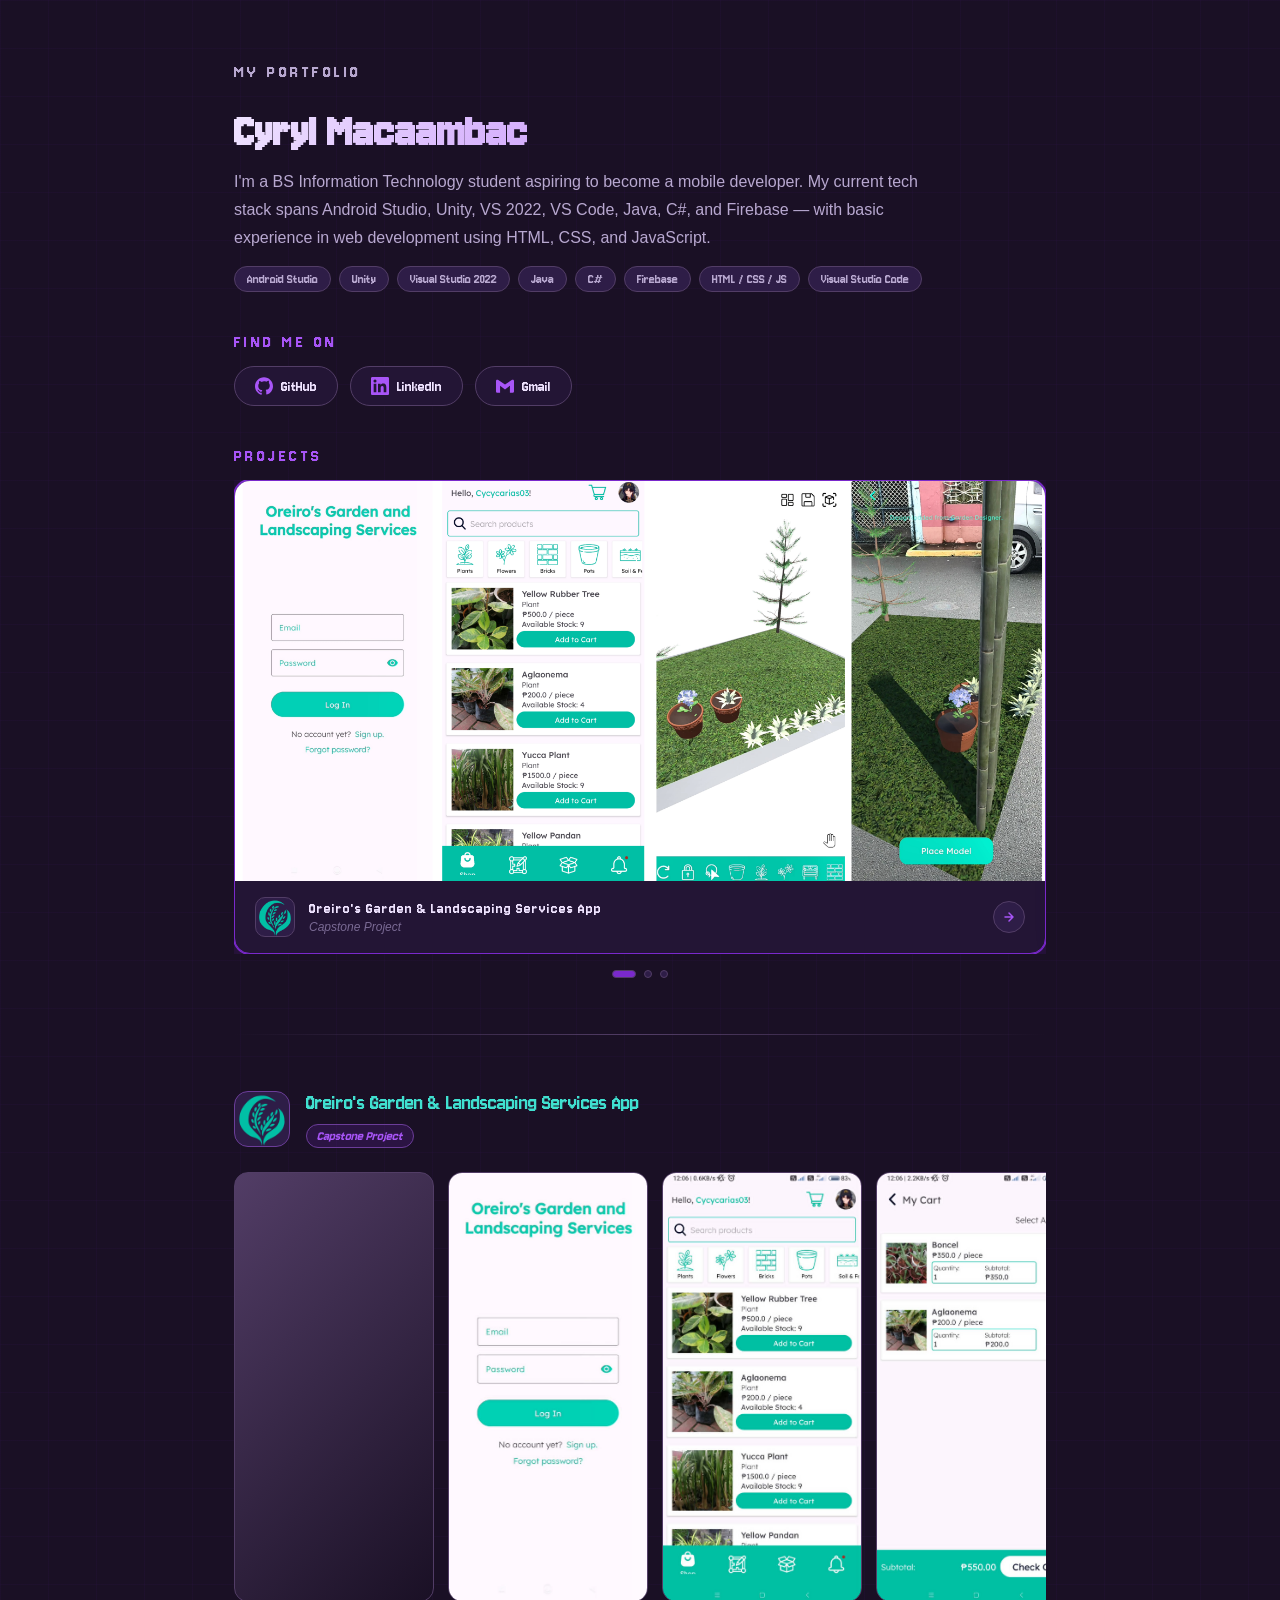
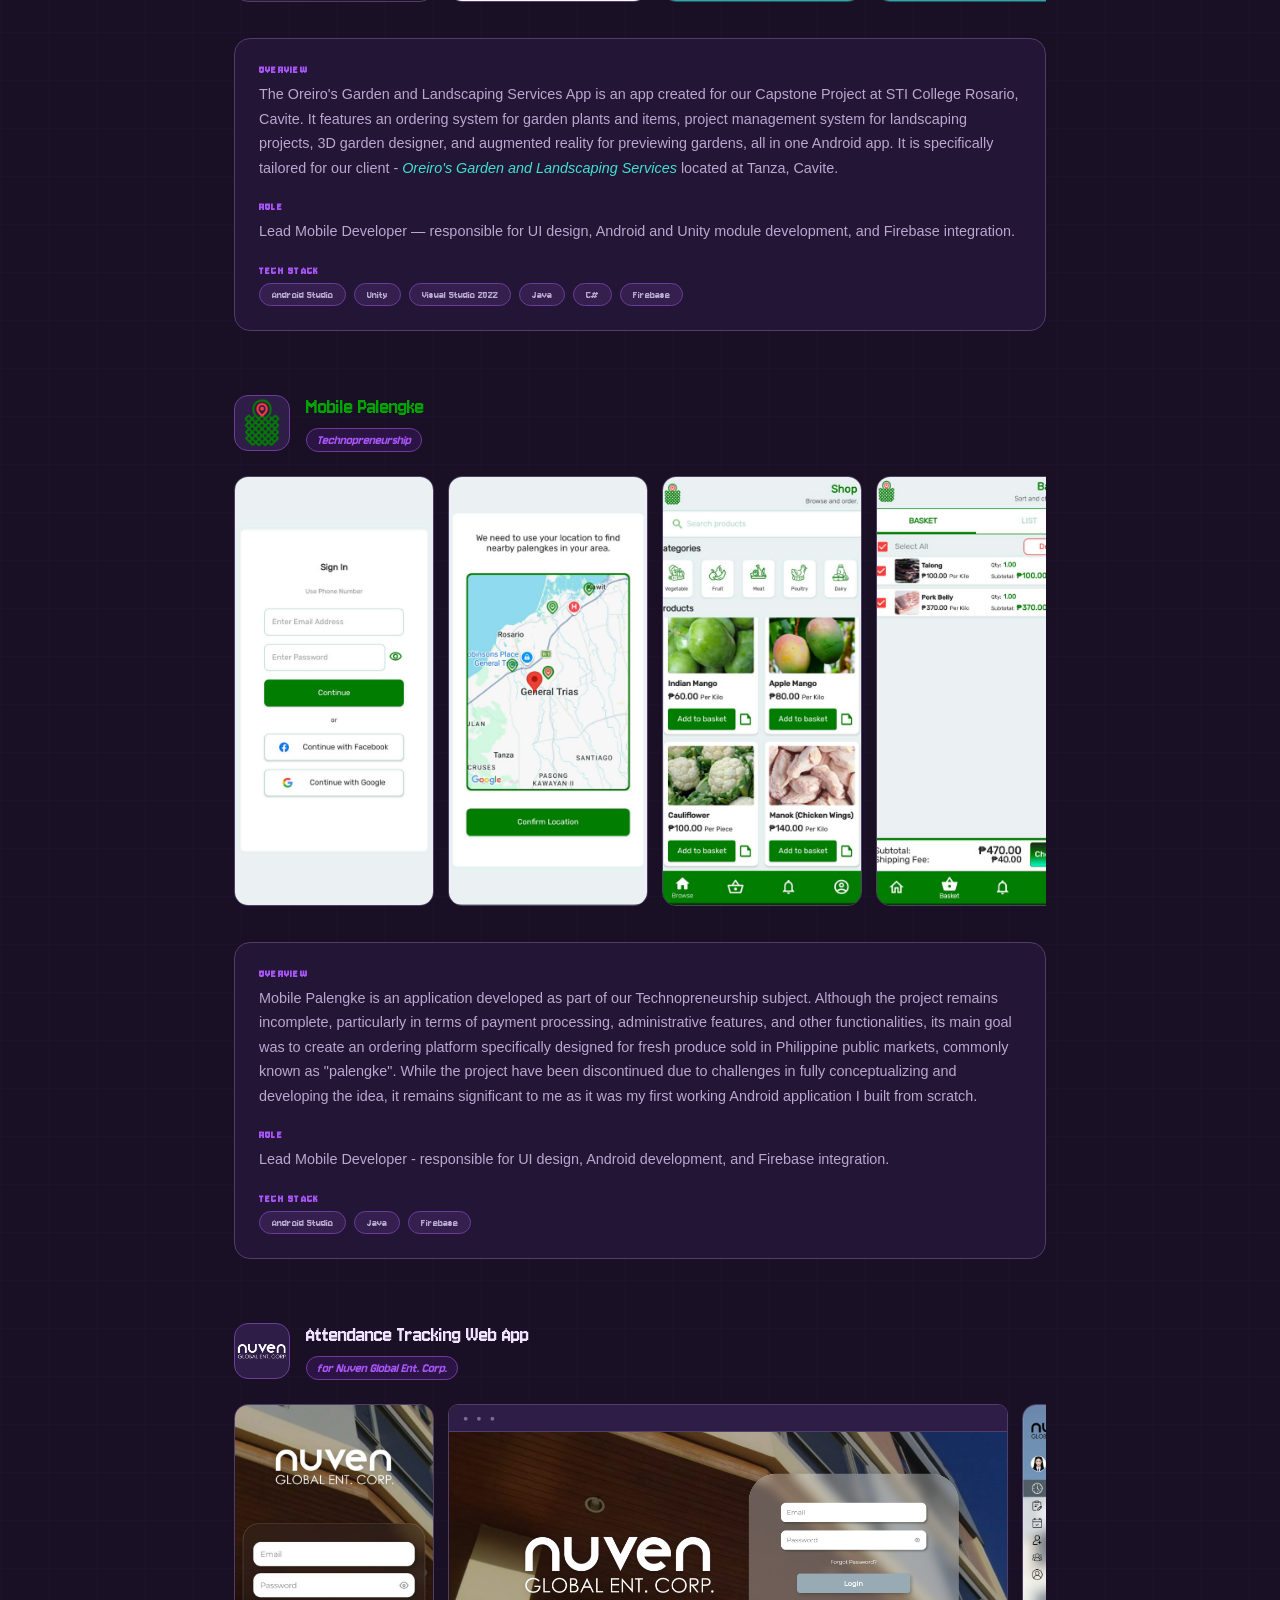
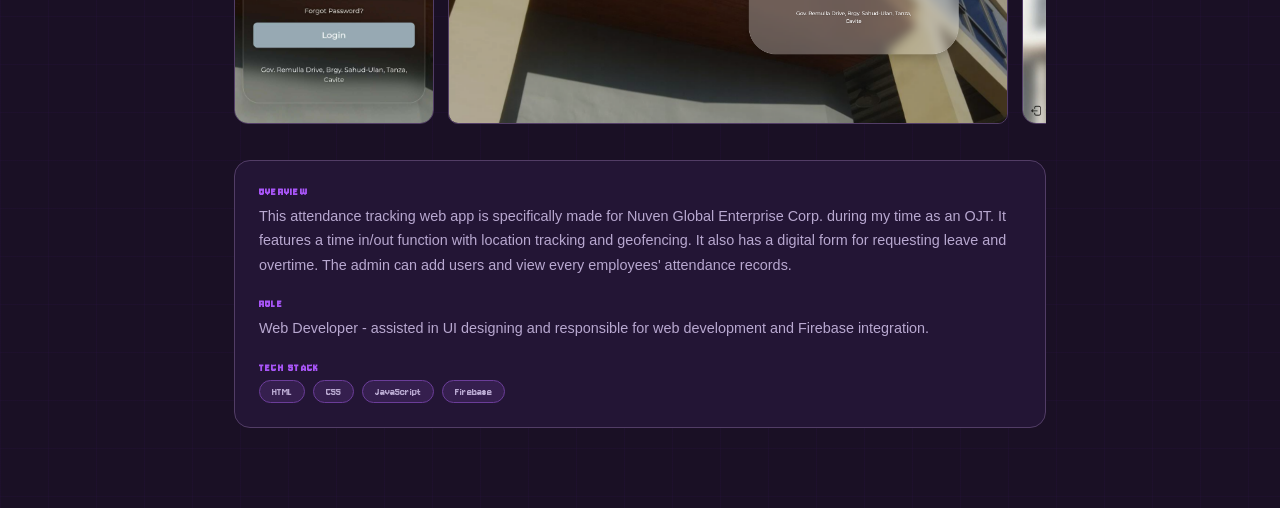
==== commit 97d545fd: "updated gmail to mailto:" ====
--- a/index.html
+++ b/index.html
@@ -54,7 +54,7 @@
                 </a>
                 </li>
                 <li>
-                <a href="cycycarias03@gmail.com" class="link-button">
+                <a href="mailto:cycycarias03@gmail.com?subject=Portfolio Inquiry" class="link-button">
                     <svg class="icon-email" viewBox="0 0 24 24" xmlns="http://www.w3.org/2000/svg">
                     <path d="M24 5.457v13.909c0 .904-.732 1.636-1.636 1.636h-3.819V11.73L12 16.64l-6.545-4.91v9.273H1.636A1.636 1.636 0 0 1 0 19.366V5.457c0-.906.732-1.636 1.636-1.636h.91L12 10.09l9.455-6.27h.91c.904 0 1.635.73 1.635 1.636z"/>
                     </svg>
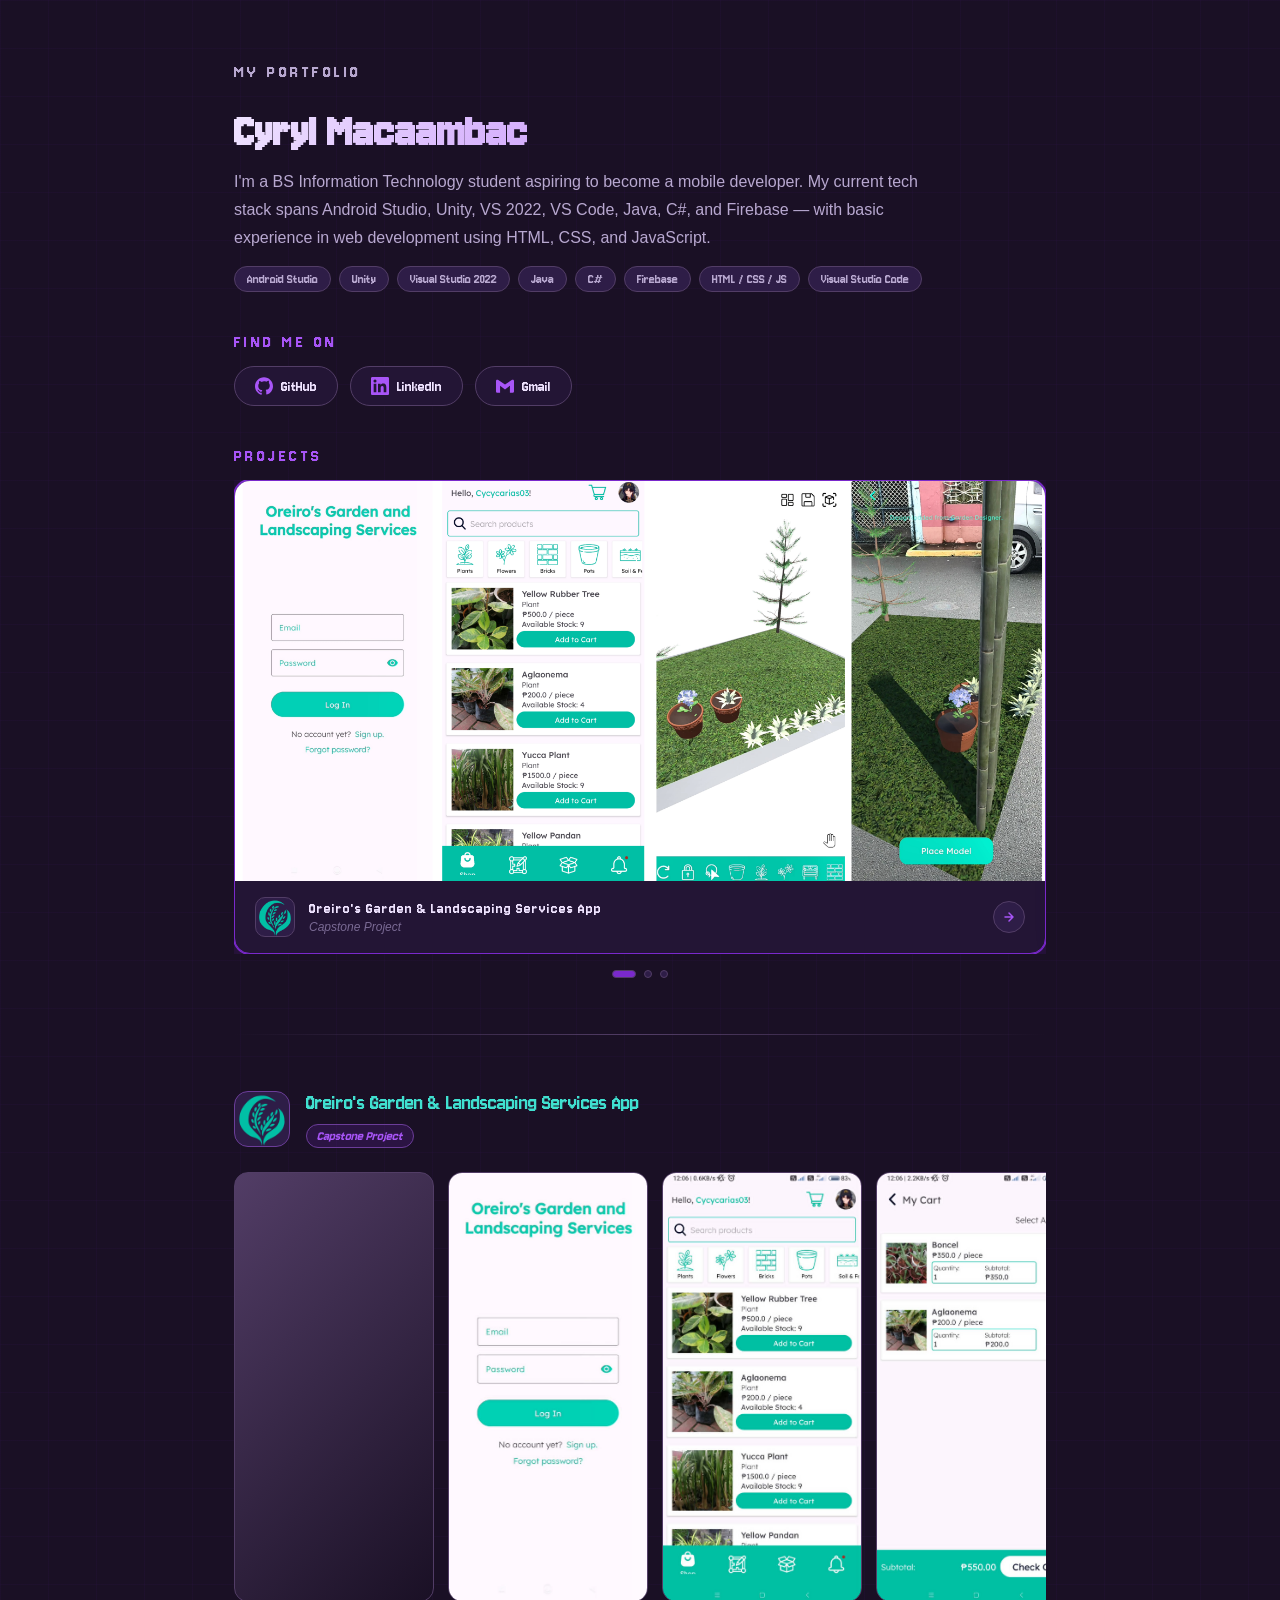
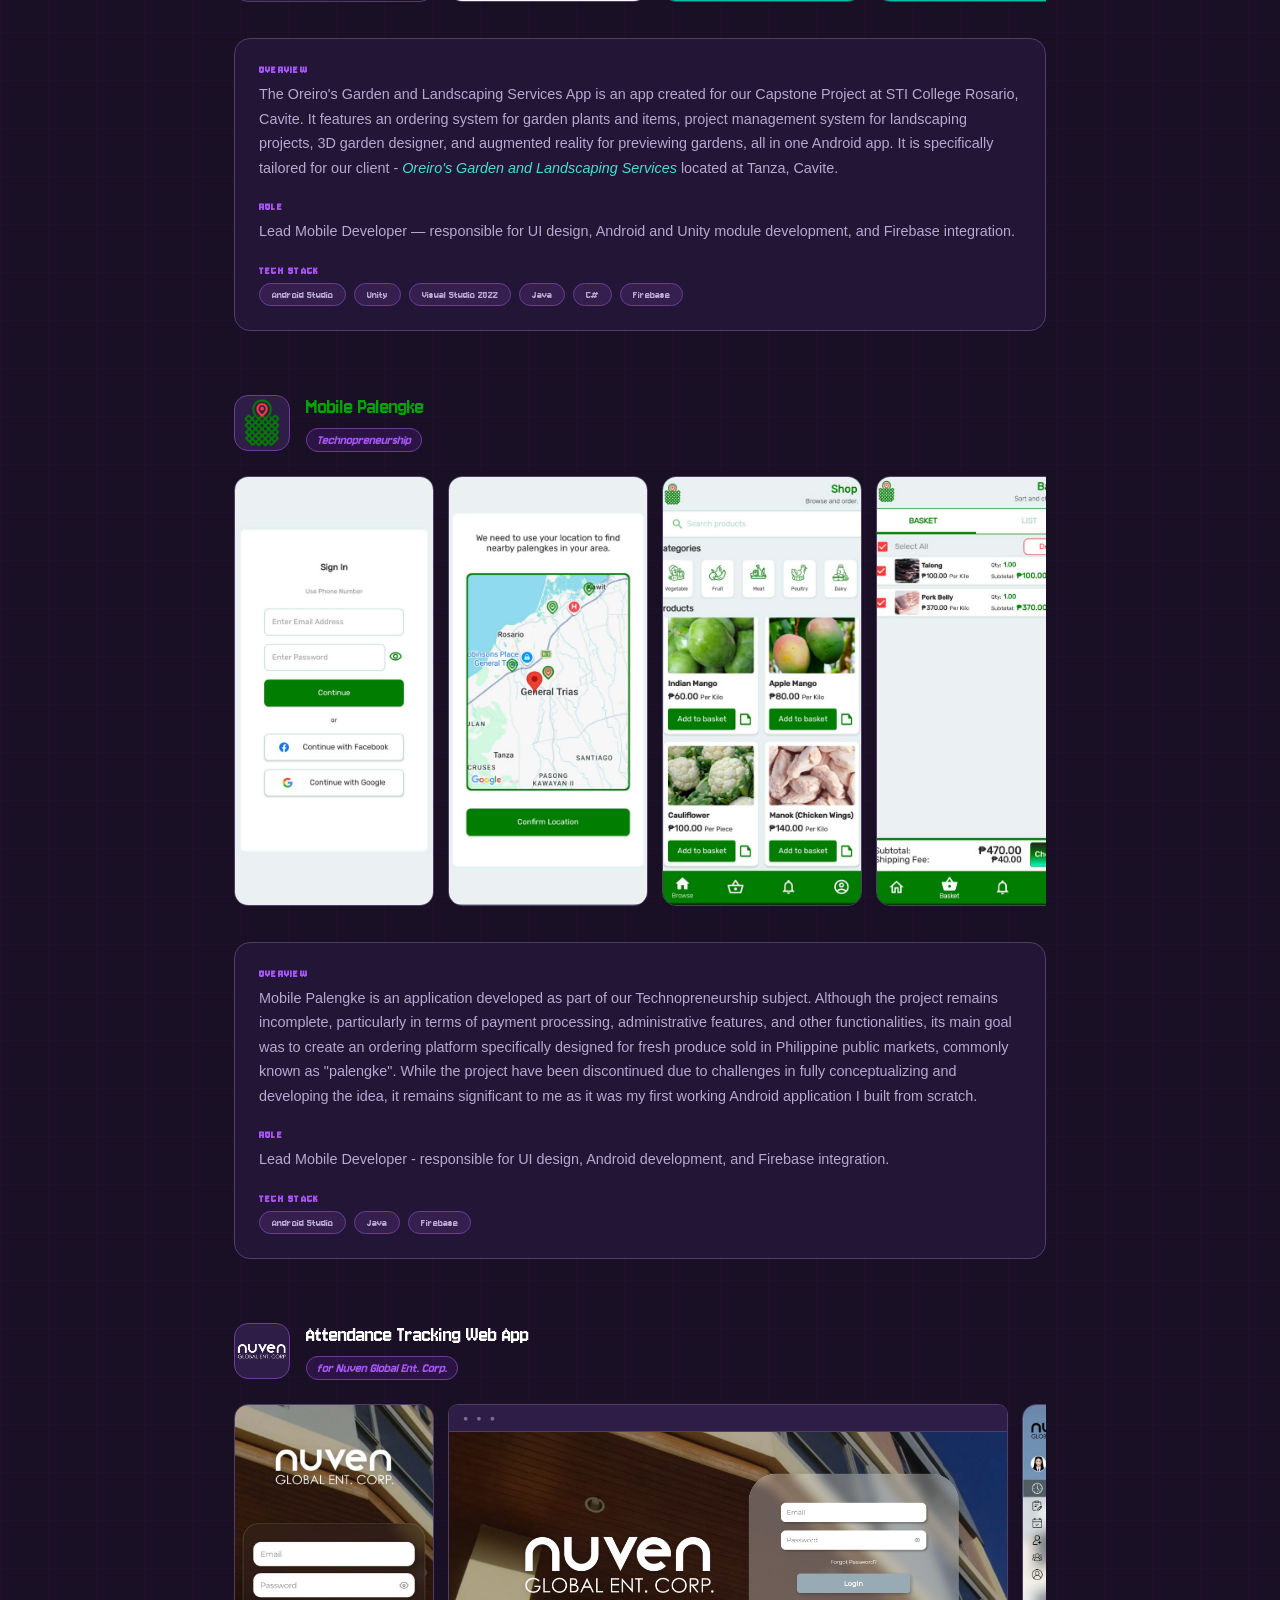
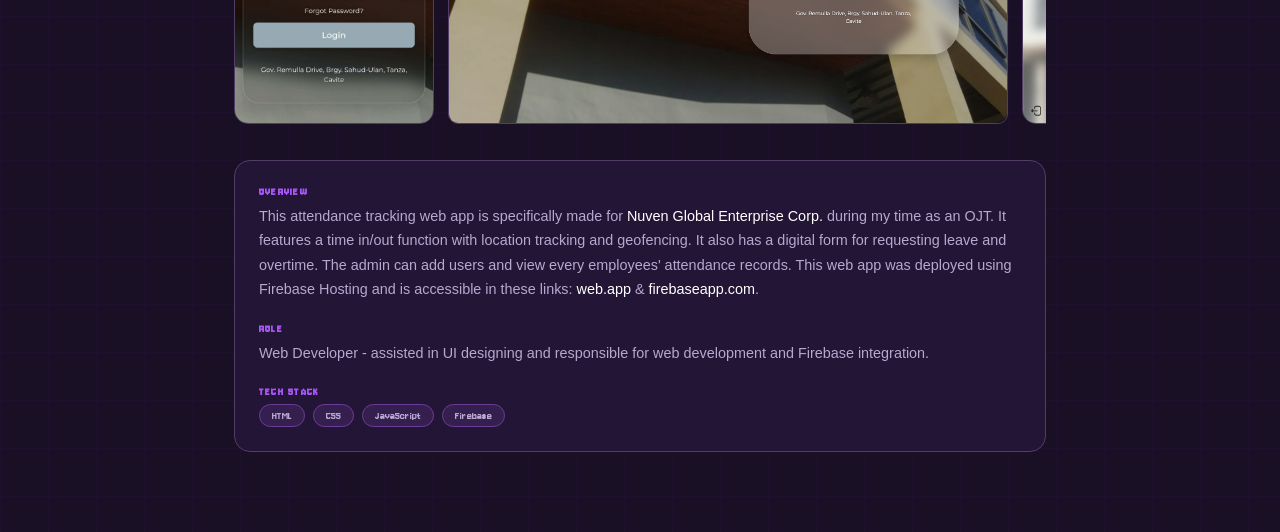
==== commit eb1ab8c4: "updated nuven details in index.html" ====
--- a/index.html
+++ b/index.html
@@ -469,18 +469,18 @@
         </div>
 
         <div class="project-detail-grid" data-scroll-id="nuven">
-        <div class="project-detail-header">
-            <div class="detail-logo">
-            <img src="assets/pictures/nuven logo white.png"
-                onerror="this.style.display='none'; this.nextElementSibling.style.display='flex';"
-                alt="Logo">
-            <span class="detail-logo-placeholder" style="display:none;">📋</span>
-            </div>
-            <div class="detail-title-block">
-            <h2>Attendance Tracking Web App</h2>
-            <p class="badge">for Nuven Global Ent. Corp.</p>
-            </div>
-        </div>
+            <div class="project-detail-header">
+                <div class="detail-logo">
+                    <img src="assets/pictures/nuven logo white.png"
+                        onerror="this.style.display='none'; this.nextElementSibling.style.display='flex';"
+                        alt="Logo">
+                    <span class="detail-logo-placeholder" style="display:none;">📋</span>
+                </div>
+                <div class="detail-title-block">
+                    <h2 style="color:white;">Attendance Tracking Web App</h2>
+                    <p class="badge">for Nuven Global Ent. Corp.</p>
+                </div>
+            </div>
 
         <div class="ui-scroll-strip">
             <div class="ui-frame ui-frame--wide-mobile">
@@ -565,28 +565,31 @@
             </div>
         </div>
 
-        <div class="project-details-body">
-            <div class="detail-row">
-            <h4>Overview</h4>
-            <p>This attendance tracking web app is specifically made for Nuven Global Enterprise Corp. during my time as an OJT.
-                It features a time in/out function with location tracking and geofencing. It also has a digital form for requesting leave and overtime.
-                The admin can add users and view every employees' attendance records.
-            </p>
-            </div>
-            <div class="detail-row">
-            <h4>Role</h4>
-            <p>Web Developer - assisted in UI designing and responsible for web development and Firebase integration.</p>
-            </div>
-            <div class="detail-row">
-            <h4>Tech Stack</h4>
-            <div class="tech-pills">
-                <span class="tech-pill">HTML</span>
-                <span class="tech-pill">CSS</span>
-                <span class="tech-pill">JavaScript</span>
-                <span class="tech-pill">Firebase</span>
-            </div>
-            </div>
-        </div>
+            <div class="project-details-body">
+                <div class="detail-row">
+                    <h4>Overview</h4>
+                    <p>This attendance tracking web app is specifically made for <a href="https://maps.app.goo.gl/HyK8DcfpQXKTqsSS6" style="color:white;">Nuven Global Enterprise Corp.</a> during my time as an OJT.
+                        It features a time in/out function with location tracking and geofencing. It also has a digital form for requesting leave and overtime.
+                        The admin can add users and view every employees' attendance records. This web app was deployed using Firebase Hosting and is accessible in these links:
+                        <a href="https://attendance-web-app-3eb4f.web.app" style="color:white">web.app</a> 
+                        &amp; 
+                        <a href="https://attendance-web-app-3eb4f.firebaseapp.com/" style="color:white">firebaseapp.com</a>.
+                    </p>
+                </div>
+                <div class="detail-row">
+                    <h4>Role</h4>
+                    <p>Web Developer - assisted in UI designing and responsible for web development and Firebase integration.</p>
+                </div>
+                <div class="detail-row">
+                    <h4>Tech Stack</h4>
+                    <div class="tech-pills">
+                        <span class="tech-pill">HTML</span>
+                        <span class="tech-pill">CSS</span>
+                        <span class="tech-pill">JavaScript</span>
+                        <span class="tech-pill">Firebase</span>
+                    </div>
+                </div>
+            </div>
         </div>
 
     </section>
--- a/style.css
+++ b/style.css
@@ -496,7 +496,9 @@
     @media (max-width: 520px) {
       .content-area { padding: 36px 16px 60px; }
       .card-preview { height: 180px; }
-      .ui-frame { flex: 0 0 160px; height: 290px; }
-    }
-
-    [data-scroll-id] { scroll-margin-top: 32px; }+      .ui-frame { flex: 0 0 190px; height: 390px; }
+      .ui-frame--wide-mobile { height: 320px; }
+      .ui-frame--web { flex: 0 0 560px; height: 320px; }
+    }
+
+    [data-scroll-id] { scroll-margin-top: 32px; }
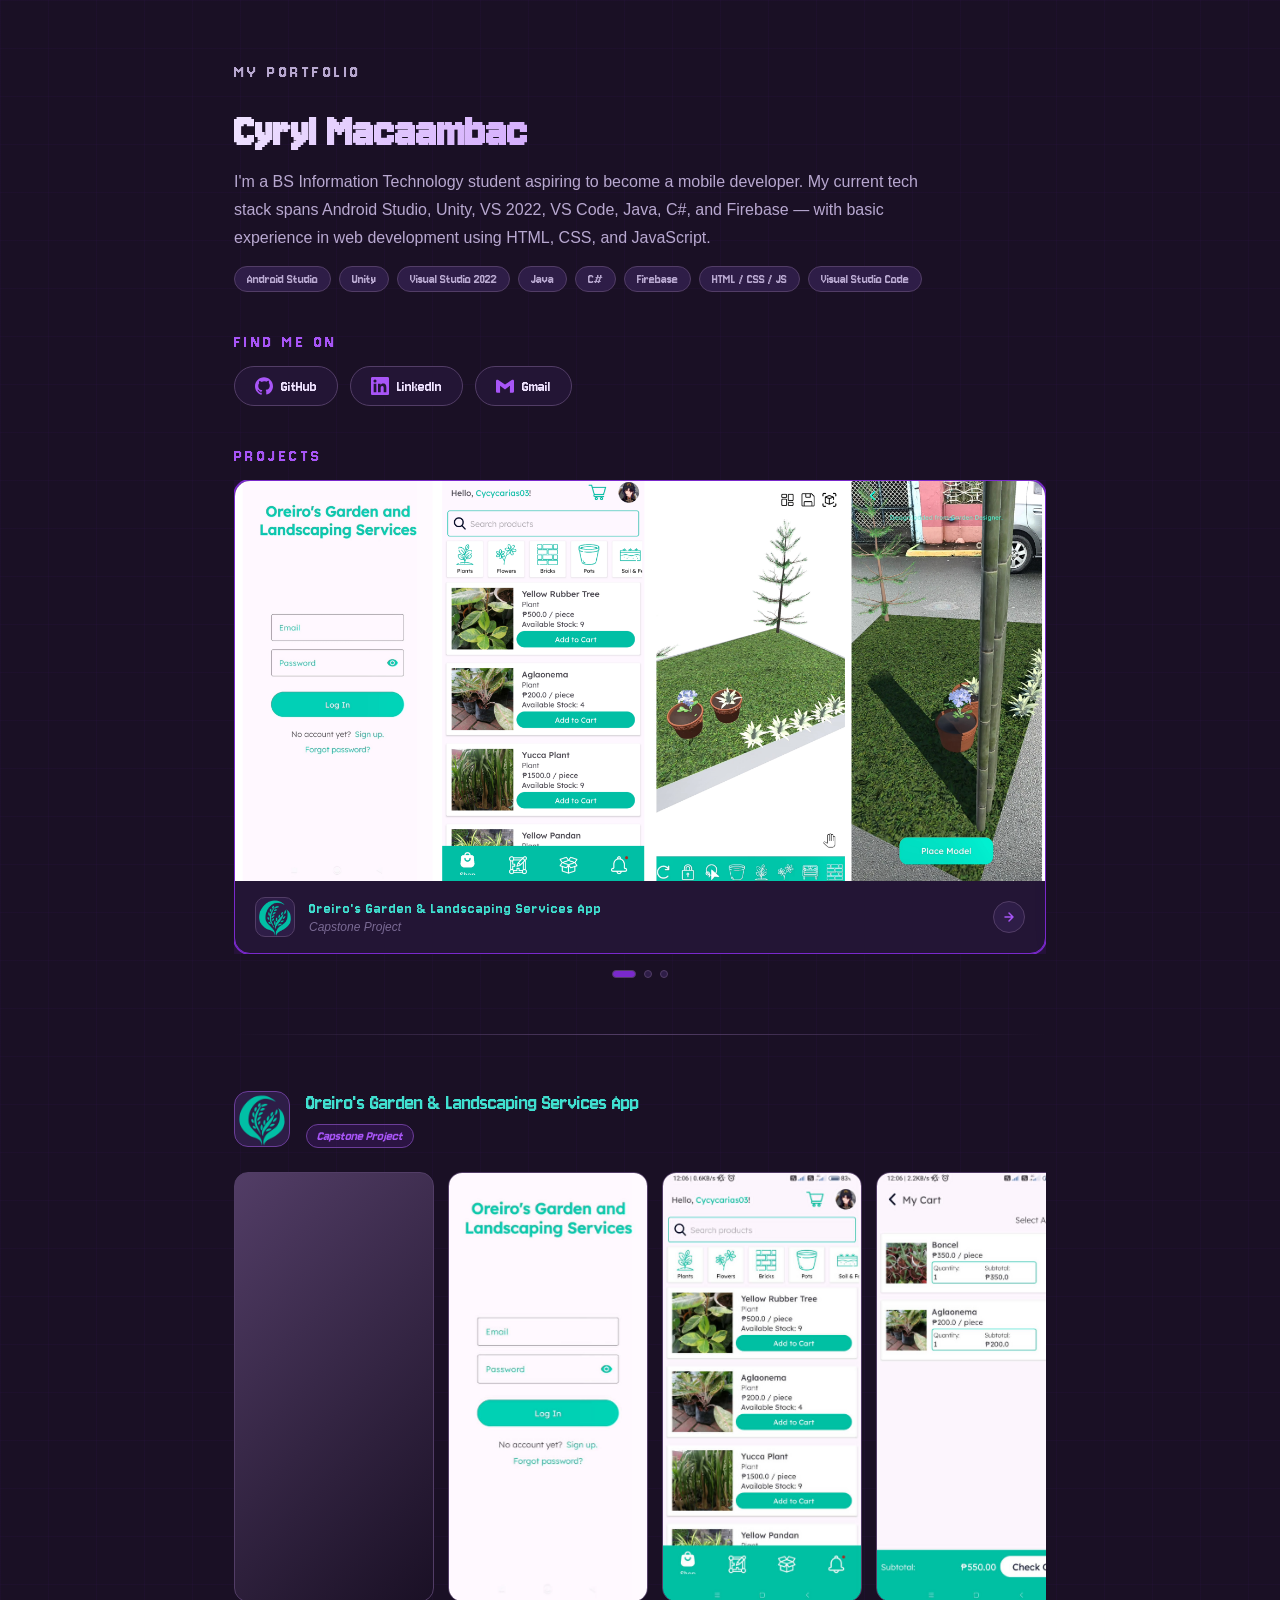
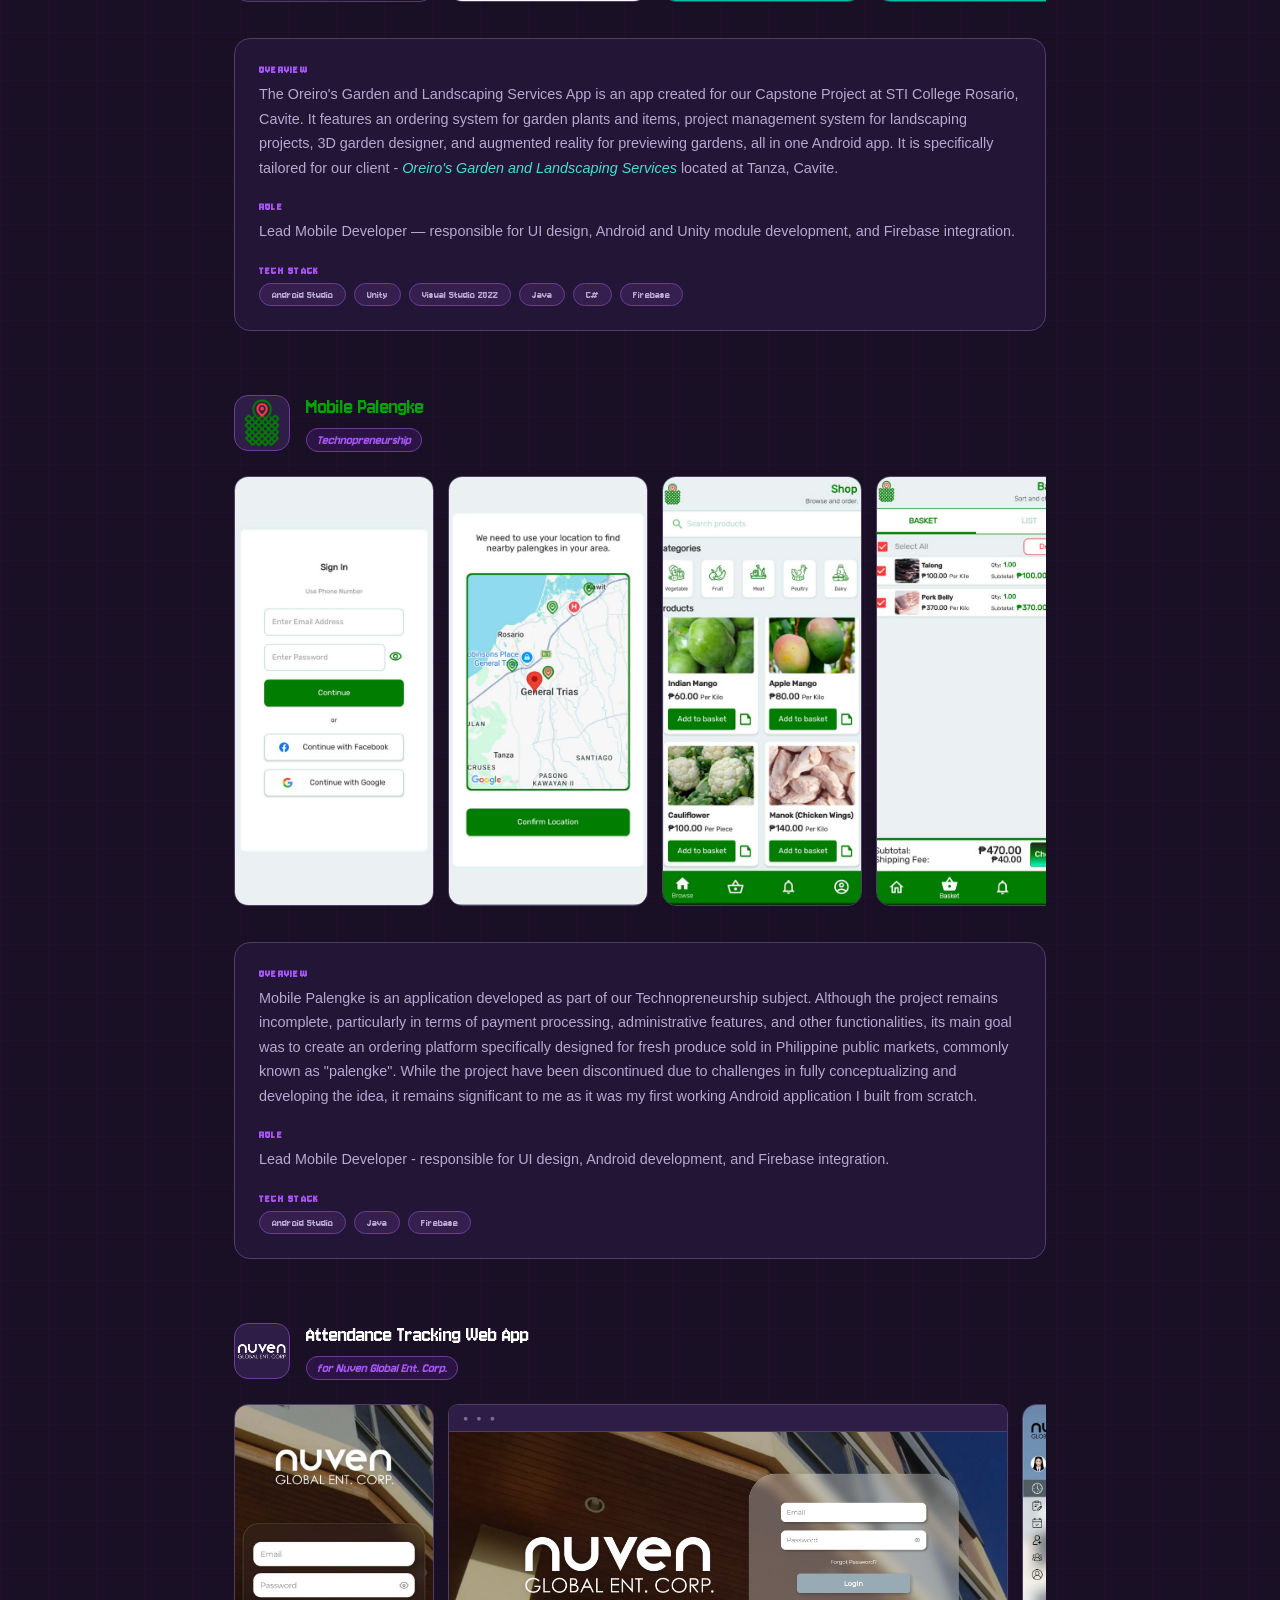
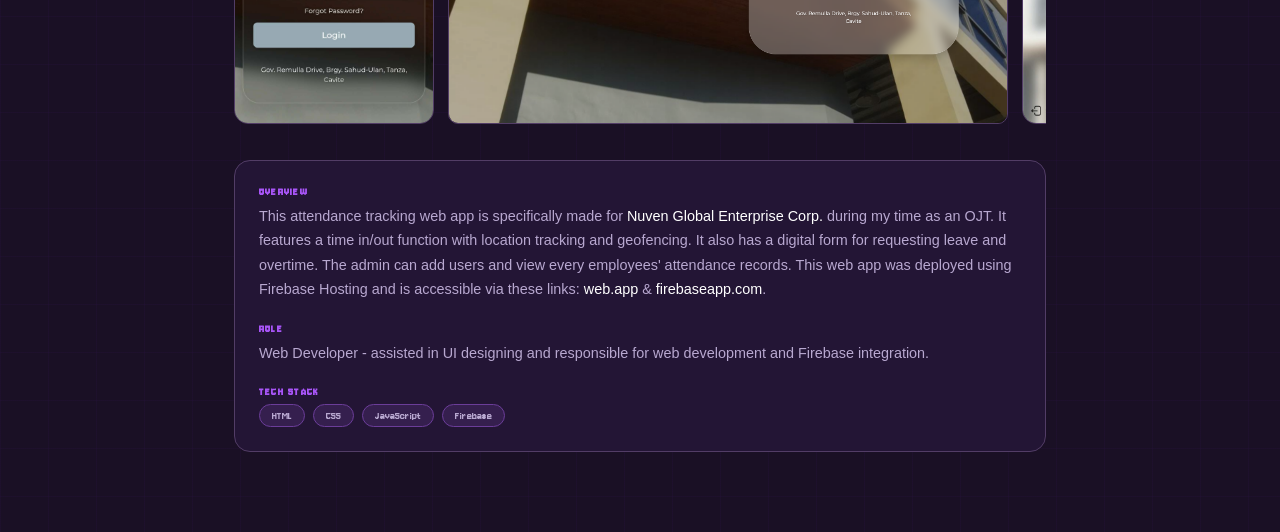
==== commit ccced5ee: "updated index.html" ====
--- a/index.html
+++ b/index.html
@@ -92,7 +92,7 @@
                             <span class="card-logo-placeholder" style="display:none;">🌿</span>
                         </div>
                         <div class="card-info">
-                            <h3>Oreiro's Garden &amp; Landscaping Services App</h3>
+                            <h3 style="color:turquoise;">Oreiro's Garden &amp; Landscaping Services App</h3>
                             <span>Capstone Project</span>
                         </div>
                         <div class="card-arrow">
@@ -125,7 +125,7 @@
                             <span class="card-logo-placeholder" style="display:none;">🛒</span>
                         </div>
                         <div class="card-info">
-                            <h3>Mobile Palengke</h3>
+                            <h3 style="color:rgb(0, 163, 0);">Mobile Palengke</h3>
                             <span>Technopreneurship</span>
                         </div>
                         <div class="card-arrow">
@@ -158,8 +158,8 @@
                             <span class="card-logo-placeholder" style="display:none;">📋</span>
                         </div>
                         <div class="card-info">
-                            <h3>Attendance Tracking Web App</h3>
-                            <span>for Nuven Global</span>
+                            <h3 style="color:white;">Attendance Tracking Web App</h3>
+                            <span>for Nuven Global Ent. Corp.</span>
                         </div>
                         <div class="card-arrow">
                             <svg width="14" height="14" viewBox="0 0 14 14" fill="none">
@@ -570,7 +570,7 @@
                     <h4>Overview</h4>
                     <p>This attendance tracking web app is specifically made for <a href="https://maps.app.goo.gl/HyK8DcfpQXKTqsSS6" style="color:white;">Nuven Global Enterprise Corp.</a> during my time as an OJT.
                         It features a time in/out function with location tracking and geofencing. It also has a digital form for requesting leave and overtime.
-                        The admin can add users and view every employees' attendance records. This web app was deployed using Firebase Hosting and is accessible in these links:
+                        The admin can add users and view every employees' attendance records. This web app was deployed using Firebase Hosting and is accessible via these links:
                         <a href="https://attendance-web-app-3eb4f.web.app" style="color:white">web.app</a> 
                         &amp; 
                         <a href="https://attendance-web-app-3eb4f.firebaseapp.com/" style="color:white">firebaseapp.com</a>.
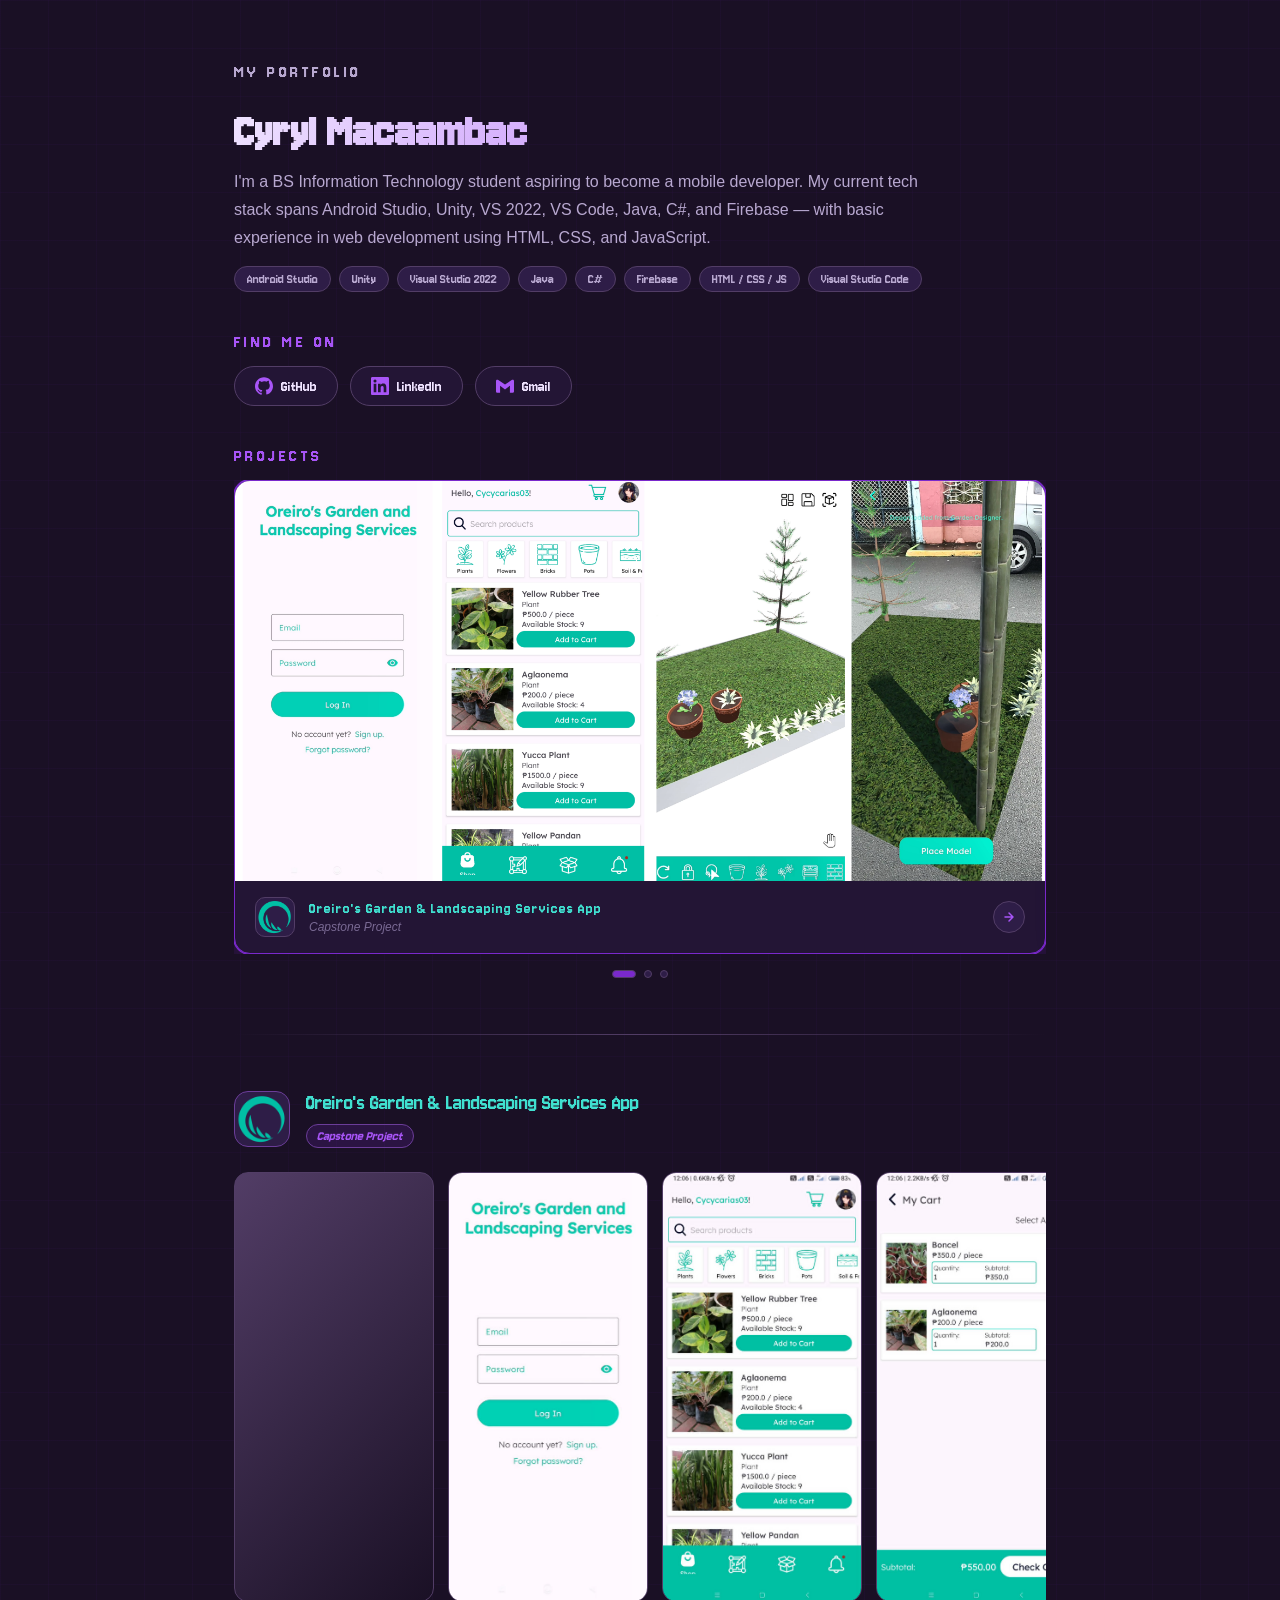
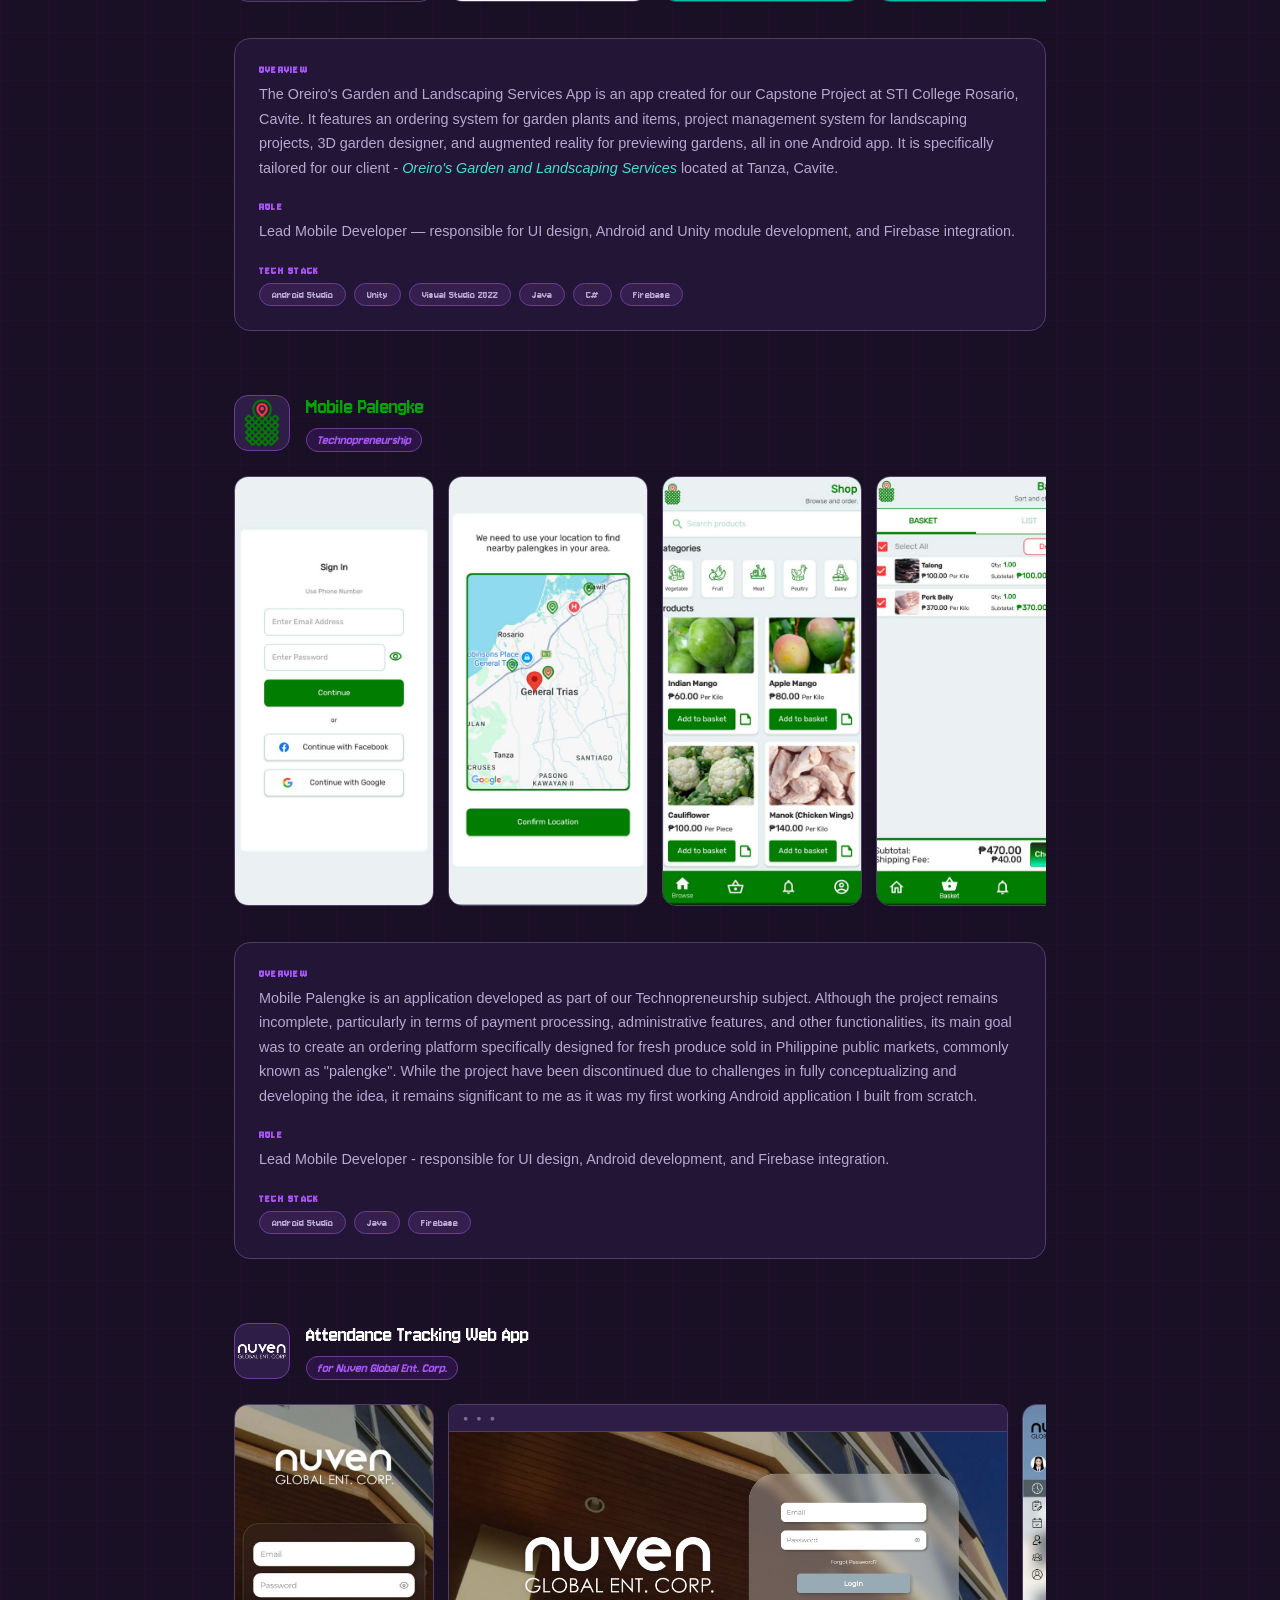
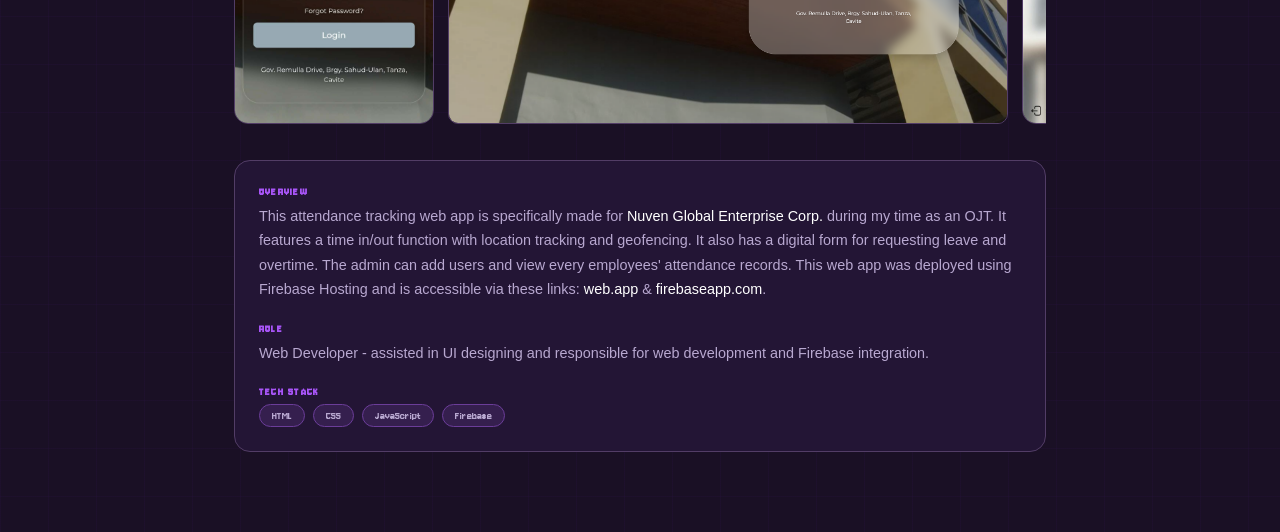
==== commit de14311c: "updated oreiro logo" ====
--- a/index.html
+++ b/index.html
@@ -86,7 +86,7 @@
                     </div>
                     <div class="card-meta">
                         <div class="card-logo">
-                            <img src="assets/pictures/Oreiro temp logo.png"
+                            <img src="assets/pictures/oreiro_temp_logo_2.png"
                                 onerror="this.style.display='none'; this.nextElementSibling.style.display='flex';"
                                 alt="Logo">
                             <span class="card-logo-placeholder" style="display:none;">🌿</span>
@@ -190,7 +190,7 @@
             <div class="project-detail-grid" data-scroll-id="capstone">
                 <div class="project-detail-header">
                     <div class="detail-logo">
-                        <img src="assets/pictures/Oreiro temp logo.png"
+                        <img src="assets/pictures/oreiro_temp_logo_2.png"
                             onerror="this.style.display='none'; this.nextElementSibling.style.display='flex';"
                             alt="Logo">
                         <span class="detail-logo-placeholder" style="display:none;">🌿</span>
